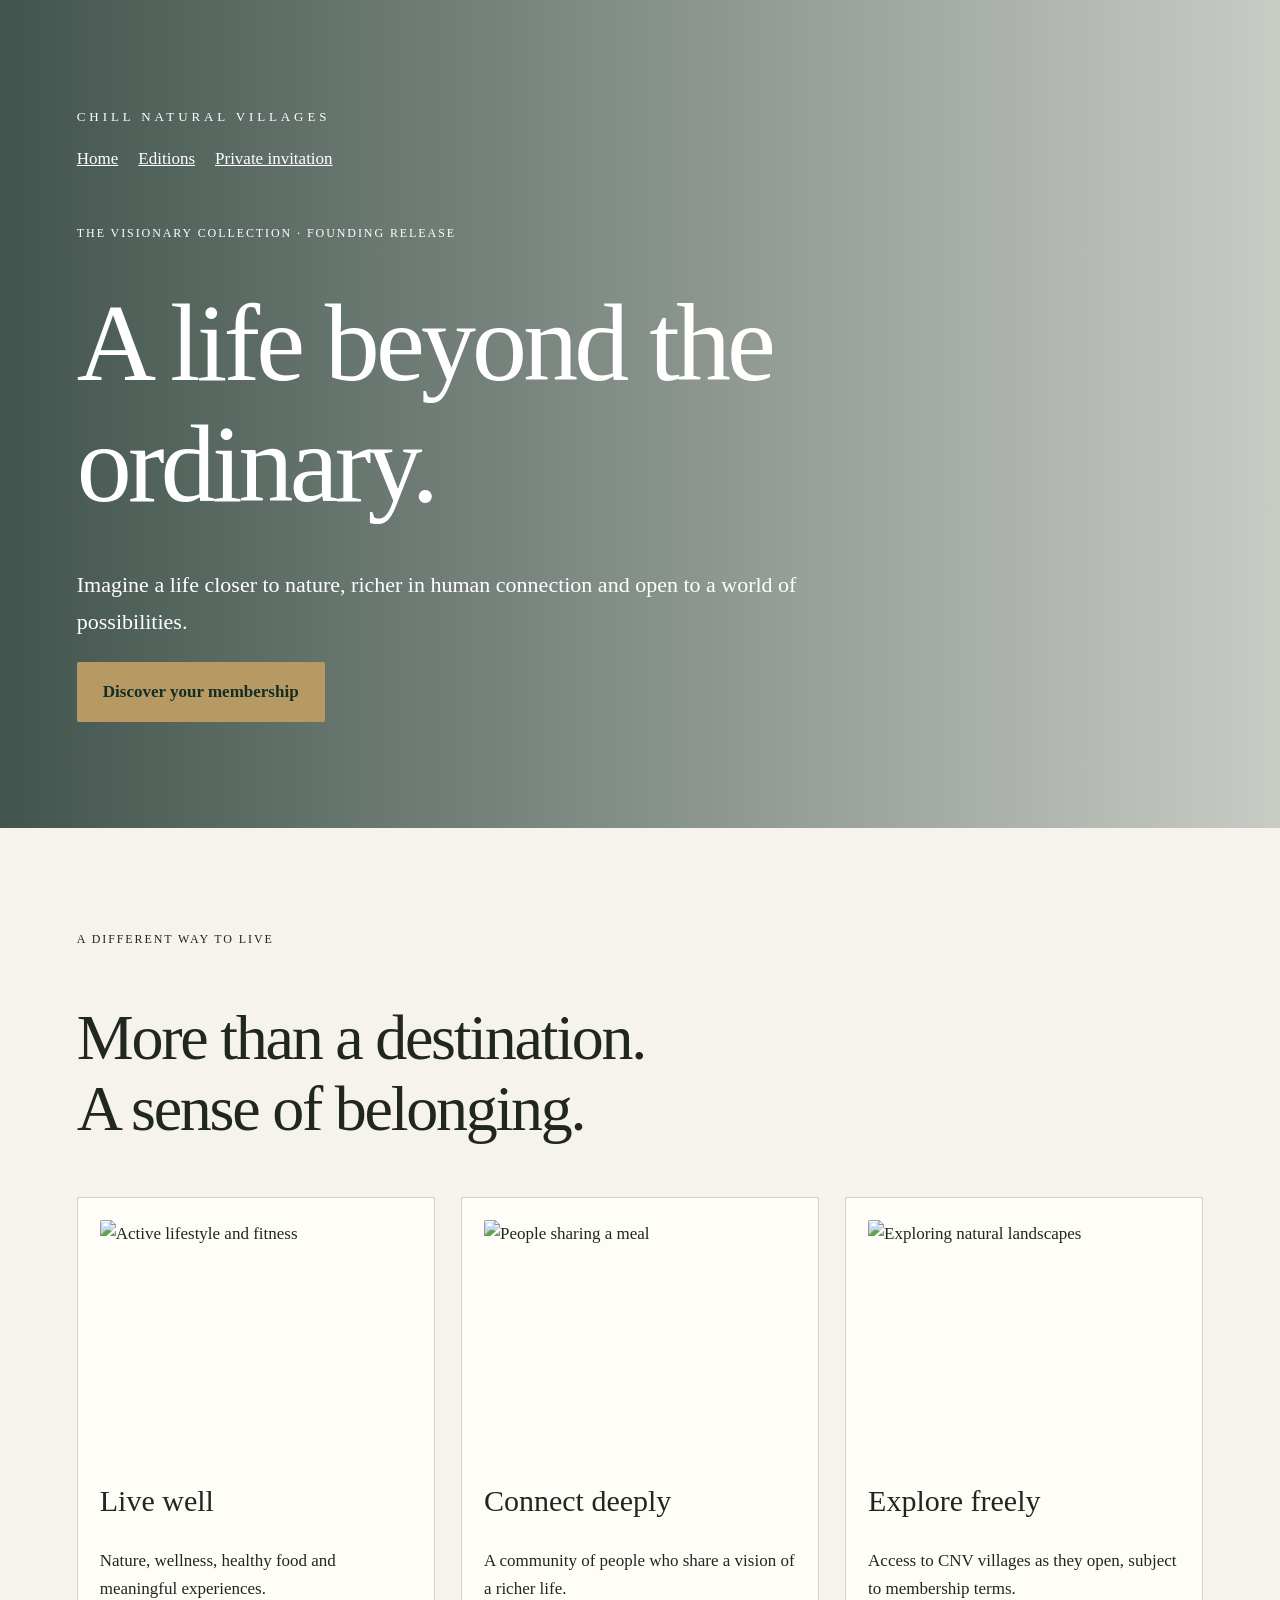
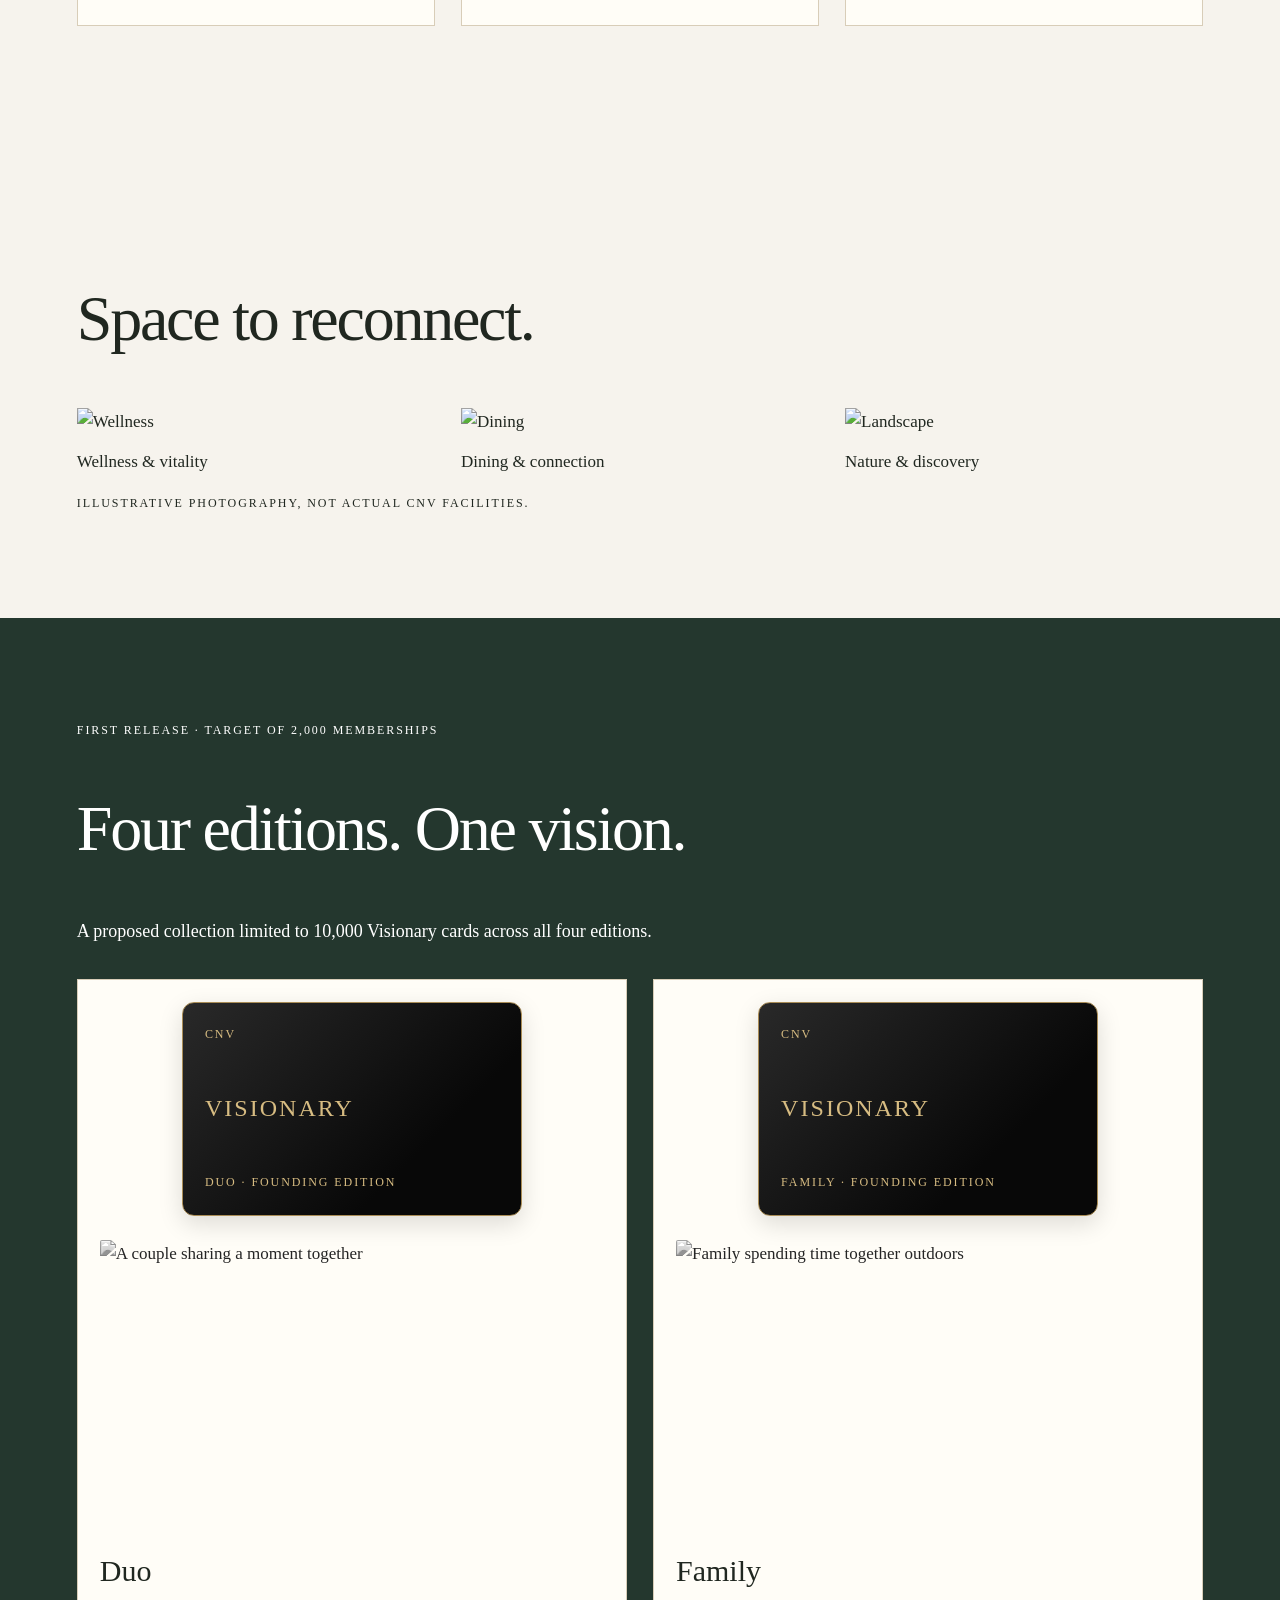
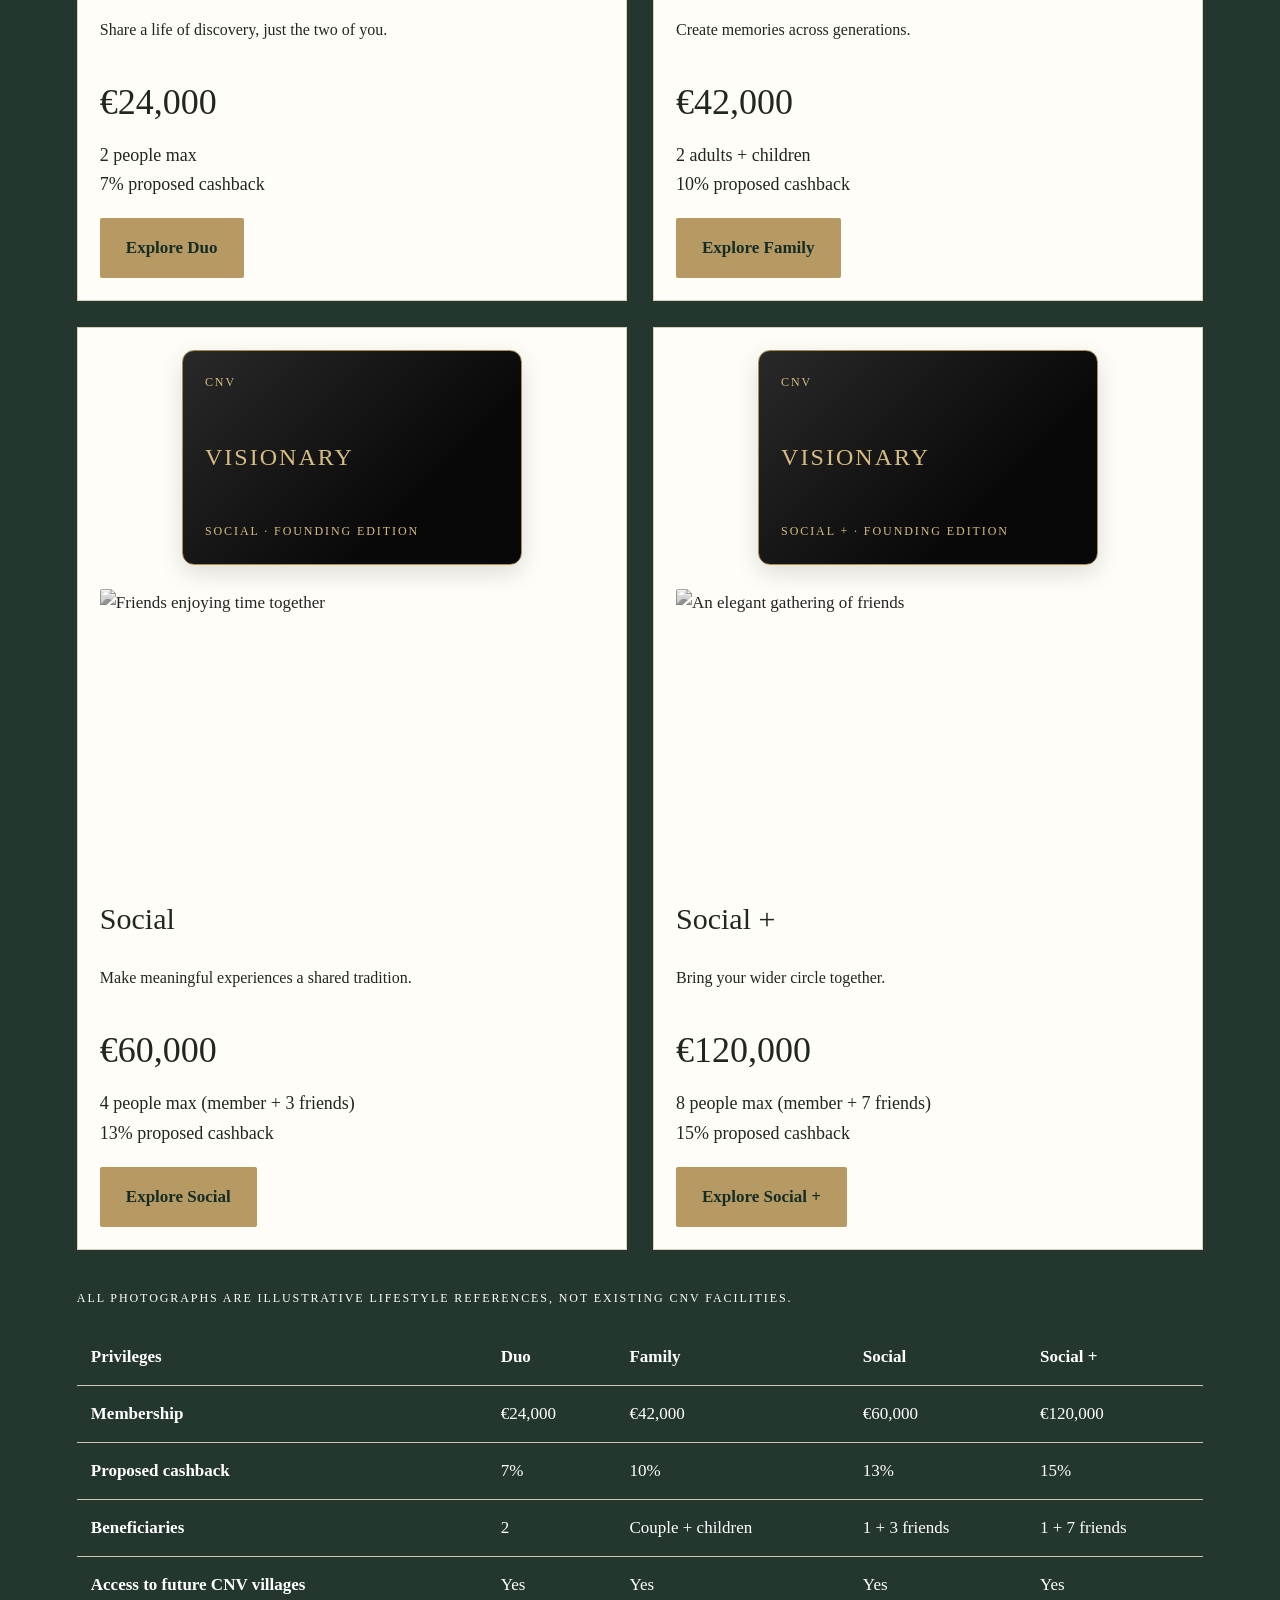
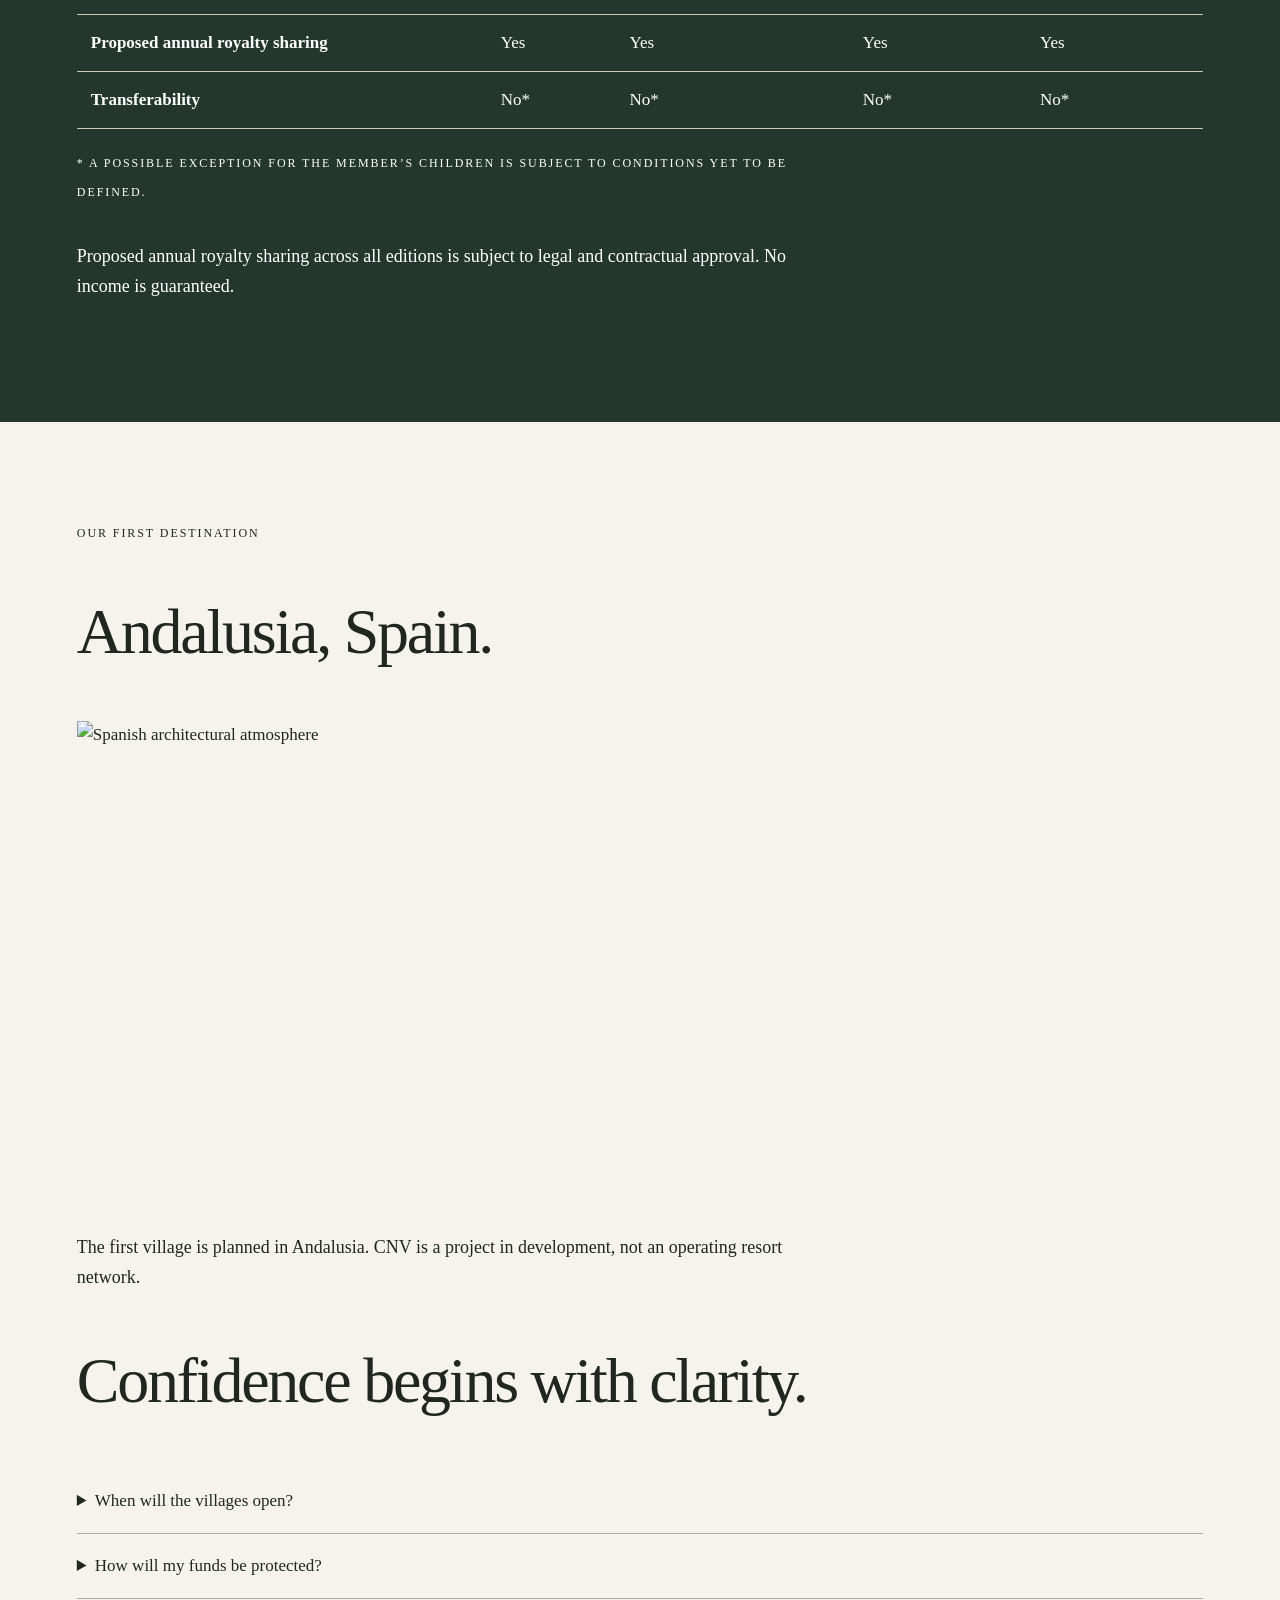
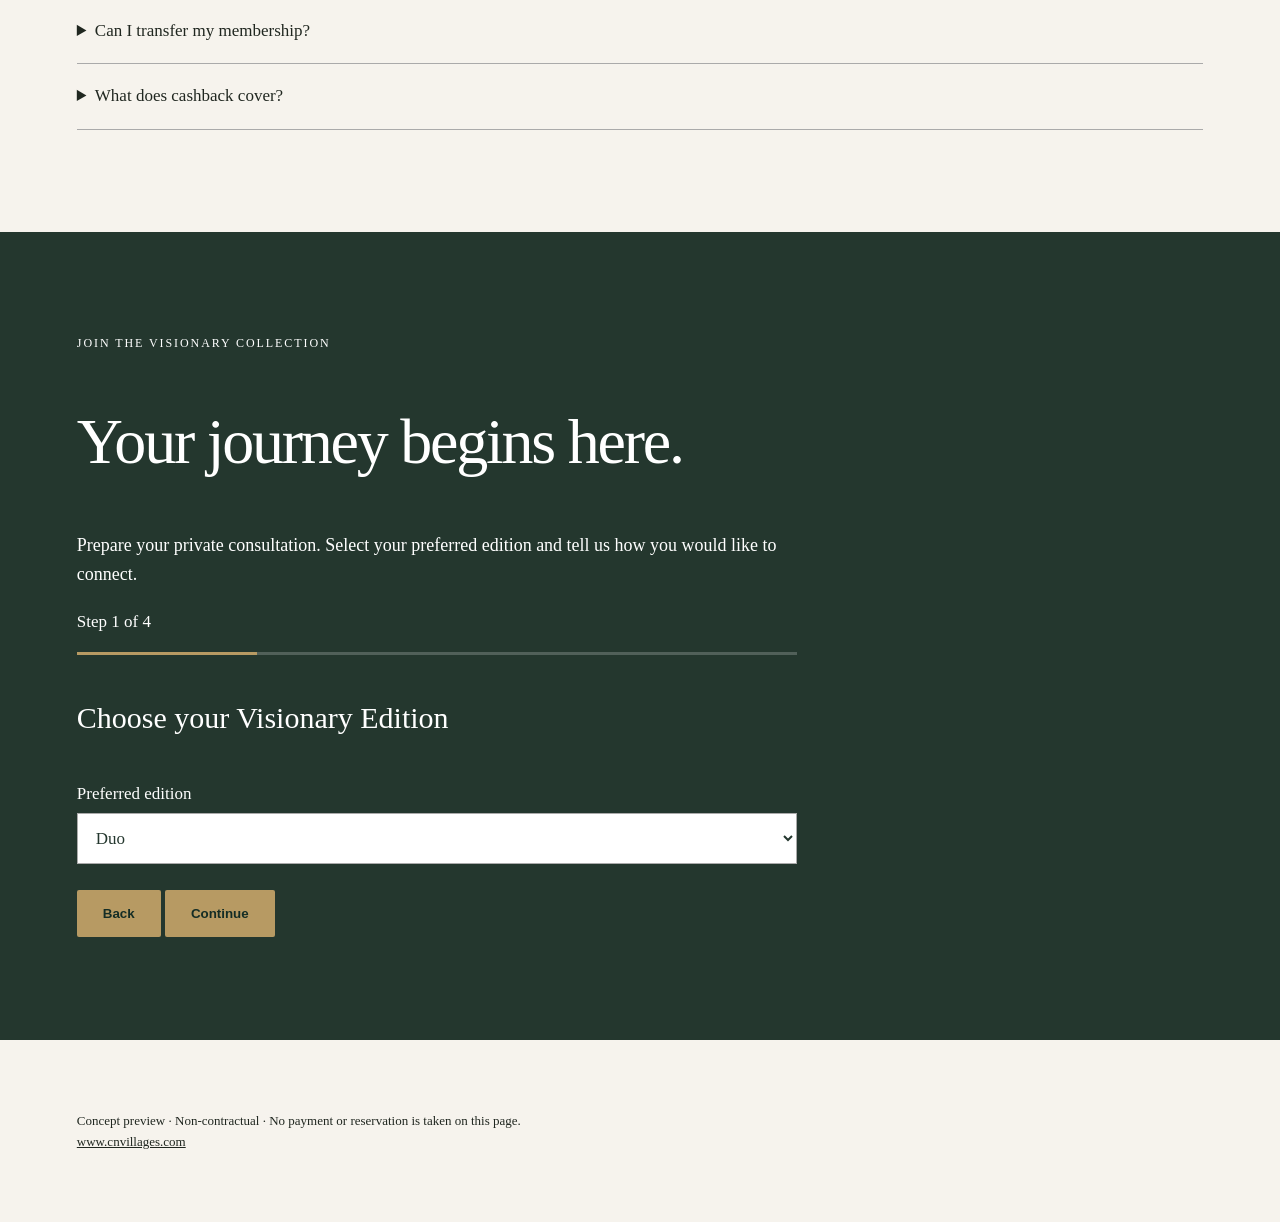
==== visionary/index.html @ 85d1f427 "Publish Visionary funnel at /CNV/visionary/ without modifying homepage" ====
<!doctype html><html lang="en"><meta charset="utf-8"><meta name="viewport" content="width=device-width,initial-scale=1"><title>CNV | The Visionary Collection</title><style>*{box-sizing:border-box}body{margin:0;background:#f8f5ee;color:#24372e;font:17px/1.65 Arial,sans-serif}header,section,footer{padding:70px max(6vw,24px)}header{min-height:85vh;display:flex;flex-direction:column;justify-content:center;background:radial-gradient(ellipse at 80% 20%,#526b52,#142d25 75%);color:#fff}nav{letter-spacing:.3em;font-size:13px}h1,h2,h3{font-family:Georgia,serif;font-weight:400;line-height:1.1}h1{font-size:clamp(52px,9vw,110px);max-width:900px;margin:40px 0 20px}h2{font-size:clamp(35px,5vw,65px)}h3{font-size:30px}p{max-width:720px}small,.eyebrow{letter-spacing:.16em;text-transform:uppercase;font-size:12px}a.button,button{display:inline-block;background:#b79a63;color:#142d25;padding:16px 26px;text-decoration:none;border:0;cursor:pointer;font-weight:bold;width:fit-content}header p{font-size:22px}.grid{display:grid;grid-template-columns:repeat(auto-fit,minmax(220px,1fr));gap:18px}.tile{border:1px solid #cfc7b6;padding:28px}.price{font:36px Georgia}.dark{background:#24372e;color:#fff}details{border-bottom:1px solid #aaa;padding:18px 0}summary{cursor:pointer}select{padding:12px;width:100%;max-width:420px;background:white;border:1px solid #aaa;font-size:16px}footer{font-size:13px}a{color:inherit}.membership-card{aspect-ratio:1.586;background:linear-gradient(135deg,#292929,#080808 70%);color:#d7bc82;border:1px solid #a98c55;border-radius:12px;padding:18px;display:flex;flex-direction:column;justify-content:space-between;margin-bottom:24px;box-shadow:0 8px 20px #0004;letter-spacing:.12em}.membership-card b{font:24px Georgia}.join-form{max-width:720px;display:grid;gap:16px}.join-form input,.join-form select{width:100%;max-width:none;padding:14px;font:inherit;border:1px solid #aaa;background:#fff;color:#24372e}.join-form label{display:grid;gap:5px}.join-form .grid{gap:12px}.join-form button{margin-top:10px}html{scroll-behavior:smooth}header{background:linear-gradient(90deg,#142d25cc,#142d2533),url('https://images.unsplash.com/photo-1600607687939-ce8a6c25118c?w=1800&q=85') center/cover}body{font-family:Georgia,serif;background:#faf8f3}.editorial img{width:100%;aspect-ratio:4/3;object-fit:cover}.editorial figure{margin:0}.editorial figcaption{padding:12px 0}</style><style>body{background:#f6f3ed;color:#202720}header{min-height:92vh}section{padding-block:clamp(48px,8vw,110px)}h1,h2{letter-spacing:-.035em}p{font-size:18px}.grid{gap:26px}.tile{background:#fffdf7;border:1px solid #d8cdb8;padding:22px}.membership-card{border-radius:12px;aspect-ratio:1.586;box-shadow:0 8px 24px #0002;padding:clamp(12px,2vw,22px)}.membership-card b{font-size:clamp(16px,2vw,24px)}.button,button{border-radius:2px}.join-step[hidden]{display:none}.join-step{display:grid;gap:16px}.progress{height:3px;background:#ffffff34}.progress span{display:block;background:#b79a63;height:100%;transition:width .2s}.compare{overflow:auto}.compare table{width:100%;border-collapse:collapse;min-width:610px}.compare th,.compare td{text-align:left;padding:14px;border-bottom:1px solid #cfc7b6}.navlinks{display:flex;gap:20px;flex-wrap:wrap;margin-top:18px}button:focus-visible,a:focus-visible{outline:3px solid #b79a63;outline-offset:4px}@media(max-width:600px){header,section,footer{padding-inline:22px}.grid{grid-template-columns:1fr}header h1{font-size:52px}}textarea{font:inherit;padding:12px;width:100%}</style><style>.life-photo{display:block;width:100%;aspect-ratio:4/3;object-fit:cover;margin-bottom:20px}.tile{color:#202720;overflow:hidden}.tile .life-photo{border-radius:2px}.edition-story{font-size:16px;min-height:3em}#collection>.grid{grid-template-columns:repeat(2,minmax(0,1fr));max-width:1200px;margin:32px auto}#collection .membership-card{max-width:340px;margin:0 auto 24px}#collection .life-photo{aspect-ratio:16/9}section>.life-photo{max-height:540px;aspect-ratio:16/7}.editorial img{aspect-ratio:4/3}@media(max-width:650px){#collection>.grid{grid-template-columns:1fr}.edition-story{min-height:0}}</style><style>#collection .life-photo{filter:grayscale(1)}</style><header><nav>CHILL NATURAL VILLAGES</nav><div class='navlinks'><a href='../index.html'>Home</a><a href='#editions'>Editions</a><a href='#consultation'>Private invitation</a></div><div class="eyebrow" style="margin-top:50px">The Visionary Collection · Founding release</div><h1>A life beyond the ordinary.</h1><p>Imagine a life closer to nature, richer in human connection and open to a world of possibilities.</p><a class="button" href="#collection">Discover your membership</a></header><section><div class="eyebrow">A different way to live</div><h2>More than a destination.<br>A sense of belonging.</h2><div class="grid"><article class="tile"><img class="life-photo" src="https://images.unsplash.com/photo-1517836357463-d25dfeac3438?auto=format&amp;fit=crop&amp;w=1200&amp;q=85" alt="Active lifestyle and fitness" loading="lazy" decoding="async"><h3>Live well</h3>Nature, wellness, healthy food and meaningful experiences.</article><article class="tile"><img class="life-photo" src="https://images.unsplash.com/photo-1528605248644-14dd04022da1?auto=format&amp;fit=crop&amp;w=1200&amp;q=85" alt="People sharing a meal" loading="lazy" decoding="async"><h3>Connect deeply</h3>A community of people who share a vision of a richer life.</article><article class="tile"><img class="life-photo" src="https://images.unsplash.com/photo-1500530855697-b586d89ba3ee?auto=format&amp;fit=crop&amp;w=1200&amp;q=85" alt="Exploring natural landscapes" loading="lazy" decoding="async"><h3>Explore freely</h3>Access to CNV villages as they open, subject to membership terms.</article></div></section><section><h2>Space to reconnect.</h2><div class="grid editorial"><figure><img src="https://images.unsplash.com/photo-1544367567-0f2fcb009e0b?w=900&q=85" alt="Wellness"><figcaption>Wellness &amp; vitality</figcaption></figure><figure><img src="https://images.unsplash.com/photo-1512621776951-a57141f2eefd?w=900&q=85" alt="Dining"><figcaption>Dining &amp; connection</figcaption></figure><figure><img src="https://images.unsplash.com/photo-1472396961693-142e6e269027?w=900&q=85" alt="Landscape"><figcaption>Nature &amp; discovery</figcaption></figure></div><small>Illustrative photography, not actual CNV facilities.</small></section><section id="collection" class="dark"><div class="eyebrow">First release · Target of 2,000 memberships</div><h2 id="editions">Four editions. One vision.</h2><p>A proposed collection limited to 10,000 Visionary cards across all four editions.</p><div class="grid"><article class="tile"><div class="membership-card"><small>CNV</small><b>VISIONARY</b><small>Duo · Founding edition</small></div><img class="life-photo" src="https://images.unsplash.com/photo-1522673607200-164d1b6ce486?auto=format&amp;fit=crop&amp;w=1200&amp;q=85" alt="A couple sharing a moment together" loading="lazy" decoding="async"><h3>Duo</h3><p class="edition-story">Share a life of discovery, just the two of you.</p><div class="price">€24,000</div><p>2 people max<br>7% proposed cashback</p><a class="button" href="#consultation" onclick="chooseEdition('Duo')">Explore Duo</a></article><article class="tile"><div class="membership-card"><small>CNV</small><b>VISIONARY</b><small>Family · Founding edition</small></div><img class="life-photo" src="https://images.unsplash.com/photo-1511895426328-dc8714191300?auto=format&amp;fit=crop&amp;w=1200&amp;q=85" alt="Family spending time together outdoors" loading="lazy" decoding="async"><h3>Family</h3><p class="edition-story">Create memories across generations.</p><div class="price">€42,000</div><p>2 adults + children<br>10% proposed cashback</p><a class="button" href="#consultation" onclick="chooseEdition('Family')">Explore Family</a></article><article class="tile"><div class="membership-card"><small>CNV</small><b>VISIONARY</b><small>Social · Founding edition</small></div><img class="life-photo" src="https://images.unsplash.com/photo-1529156069898-49953e39b3ac?auto=format&amp;fit=crop&amp;w=1200&amp;q=85" alt="Friends enjoying time together" loading="lazy" decoding="async"><h3>Social</h3><p class="edition-story">Make meaningful experiences a shared tradition.</p><div class="price">€60,000</div><p>4 people max (member + 3 friends)<br>13% proposed cashback</p><a class="button" href="#consultation" onclick="chooseEdition('Social')">Explore Social</a></article><article class="tile"><div class="membership-card"><small>CNV</small><b>VISIONARY</b><small>Social + · Founding edition</small></div><img class="life-photo" src="https://images.unsplash.com/photo-1511795409834-ef04bbd61622?auto=format&amp;fit=crop&amp;w=1200&amp;q=85" alt="An elegant gathering of friends" loading="lazy" decoding="async"><h3>Social +</h3><p class="edition-story">Bring your wider circle together.</p><div class="price">€120,000</div><p>8 people max (member + 7 friends)<br>15% proposed cashback</p><a class="button" href="#consultation" onclick="chooseEdition('Social +')">Explore Social +</a></article></div><p><small>All photographs are illustrative lifestyle references, not existing CNV facilities.</small></p><div class="compare"><table><thead><tr><th>Privileges</th><th>Duo</th><th>Family</th><th>Social</th><th>Social +</th></tr></thead><tbody><tr><th>Membership</th><td>€24,000</td><td>€42,000</td><td>€60,000</td><td>€120,000</td></tr><tr><th>Proposed cashback</th><td>7%</td><td>10%</td><td>13%</td><td>15%</td></tr><tr><th>Beneficiaries</th><td>2</td><td>Couple + children</td><td>1 + 3 friends</td><td>1 + 7 friends</td></tr><tr><th>Access to future CNV villages</th><td>Yes</td><td>Yes</td><td>Yes</td><td>Yes</td></tr><tr><th>Proposed annual royalty sharing</th><td>Yes</td><td>Yes</td><td>Yes</td><td>Yes</td></tr><tr><th>Transferability</th><td>No*</td><td>No*</td><td>No*</td><td>No*</td></tr></tbody></table><p><small>* A possible exception for the member’s children is subject to conditions yet to be defined.</small></p></div><p>Proposed annual royalty sharing across all editions is subject to legal and contractual approval. No income is guaranteed.</p></section><section><div class="eyebrow">Our first destination</div><h2>Andalusia, Spain.</h2><img class="life-photo" src="https://images.unsplash.com/photo-1539037116277-4db20889f2d4?auto=format&amp;fit=crop&amp;w=1200&amp;q=85" alt="Spanish architectural atmosphere" loading="lazy" decoding="async"><p>The first village is planned in Andalusia. CNV is a project in development, not an operating resort network.</p><h2>Confidence begins with clarity.</h2><details><summary>When will the villages open?</summary>Opening dates are not yet confirmed.</details><details><summary>How will my funds be protected?</summary>Independent escrow and refund arrangements are proposed but not yet confirmed.</details><details><summary>Can I transfer my membership?</summary>Visionary memberships are personal and non-transferable. Resale and transfer to third parties are not permitted. A possible exception for the member’s children may be considered, subject to conditions yet to be defined in the final membership agreement. No such exception is guaranteed.</details><details><summary>What does cashback cover?</summary>Eligible expenditure and payment terms remain to be defined contractually.</details></section><section id="consultation" class="dark"><div class="eyebrow">Join the Visionary Collection</div><h2>Your journey begins here.</h2><p>Prepare your private consultation. Select your preferred edition and tell us how you would like to connect.</p><form class="join-form" id="join"><div id="stepLabel" aria-live="polite">Step 1 of 4</div><div class="progress"><span id="progress" style="width:25%"></span></div><div class="join-step"><h3>Choose your Visionary Edition</h3><label>Preferred edition<select id="edition" name="edition"><option>Duo</option><option>Family</option><option>Social</option><option>Social +</option><option>Not sure yet</option></select></label></div><div class="join-step" hidden><h3>Tell us about yourself</h3><label>What draws you to CNV?<select name="motivation"><option>Wellbeing and lifestyle</option><option>Community and connections</option><option>Property ownership</option><option>Business opportunities</option><option>Other</option></select></label><label>Your expectations<textarea name="expectations" rows="4"></textarea></label></div><div class="join-step" hidden><h3>Your personal details</h3><label>First name<input name="first" required autocomplete="given-name"></label><label>Last name<input name="last" required autocomplete="family-name"></label><label>Country<input name="country" required autocomplete="country-name"></label><label>Email<input name="email" type="email" required></label><label>WhatsApp / phone<input name="phone" type="tel"></label></div><div class="join-step" hidden><h3>Your private invitation</h3><label>Preferred consultation date<input name="date" type="date"></label><label>Preferred time<input name="time" type="time"></label><p>Preview only. No personal information is transmitted and no appointment is booked.</p></div><div><button id="back" type="button" hidden>Back</button> <button id="next" type="button">Continue</button></div></form><div id="review" hidden aria-live="polite"><h3>Your request preview</h3><p id="reviewText" style="white-space:pre-line"></p><p>No request has been submitted. No payment is taken.</p><button type="button" id="edit">Edit my details</button></div></section><script>const f=document.getElementById('join'),steps=[...f.querySelectorAll('.join-step')];let step=0;function show(n){step=n;steps.forEach((x,i)=>x.hidden=i!==n);document.getElementById('stepLabel').textContent='Step '+(n+1)+' of 4';document.getElementById('progress').style.width=(n+1)*25+'%';document.getElementById('back').hidden=n===0;document.getElementById('next').textContent=n===3?'Review my request':'Continue'}function chooseEdition(v){document.getElementById('edition').value=v;f.hidden=false;f.style.display='grid';document.getElementById('review').hidden=true;show(0)}document.getElementById('back').onclick=()=>show(step-1);document.getElementById('next').onclick=()=>{for(const x of steps[step].querySelectorAll('input,select,textarea'))if(!x.reportValidity())return;if(step<3){show(step+1);return}const d=new FormData(f);document.getElementById('reviewText').textContent=[...d].map(([k,v])=>k+': '+v).join('\n');f.hidden=true;f.style.display='none';document.getElementById('review').hidden=false};f.onsubmit=e=>{e.preventDefault();document.getElementById('next').click()};document.getElementById('edit').onclick=()=>{document.getElementById('review').hidden=true;f.hidden=false;f.style.display='grid';show(0)};</script><footer>Concept preview · Non-contractual · No payment or reservation is taken on this page.<br><a href="https://www.cnvillages.com/">www.cnvillages.com</a></footer></html>
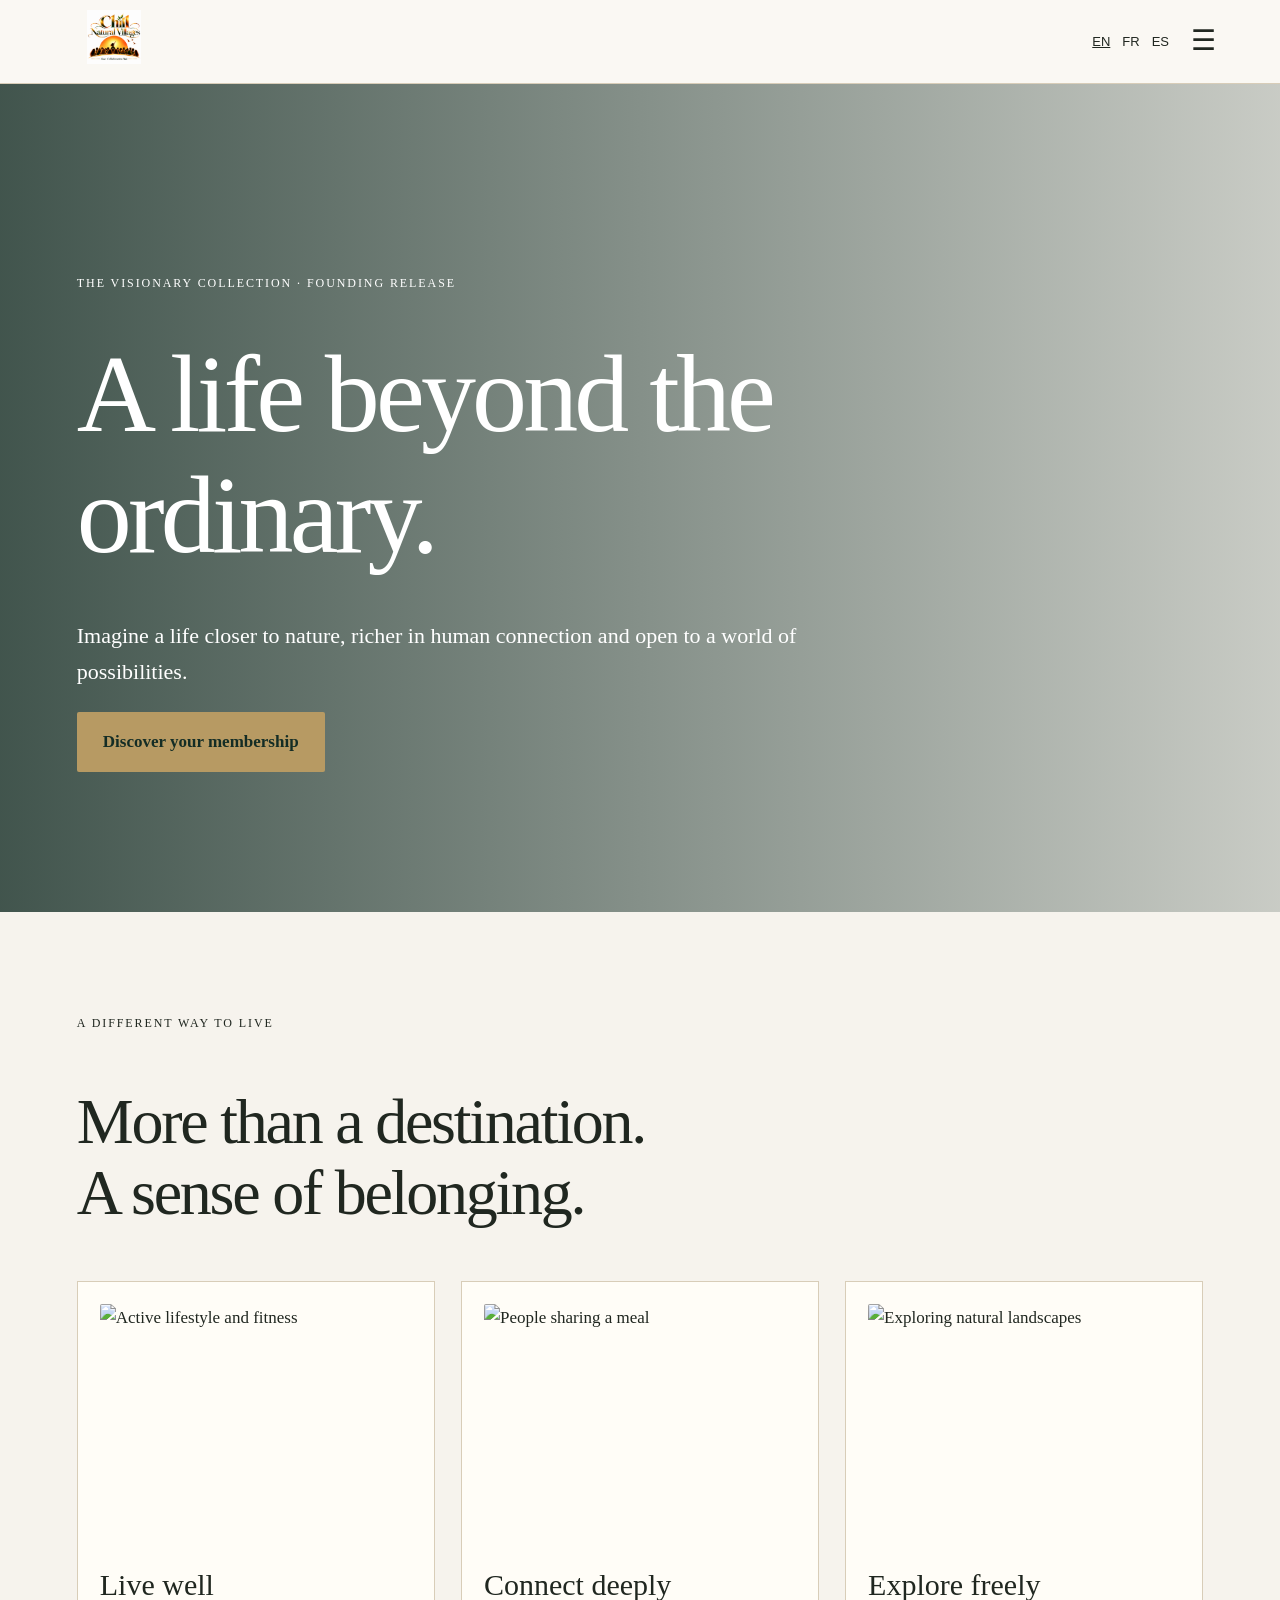
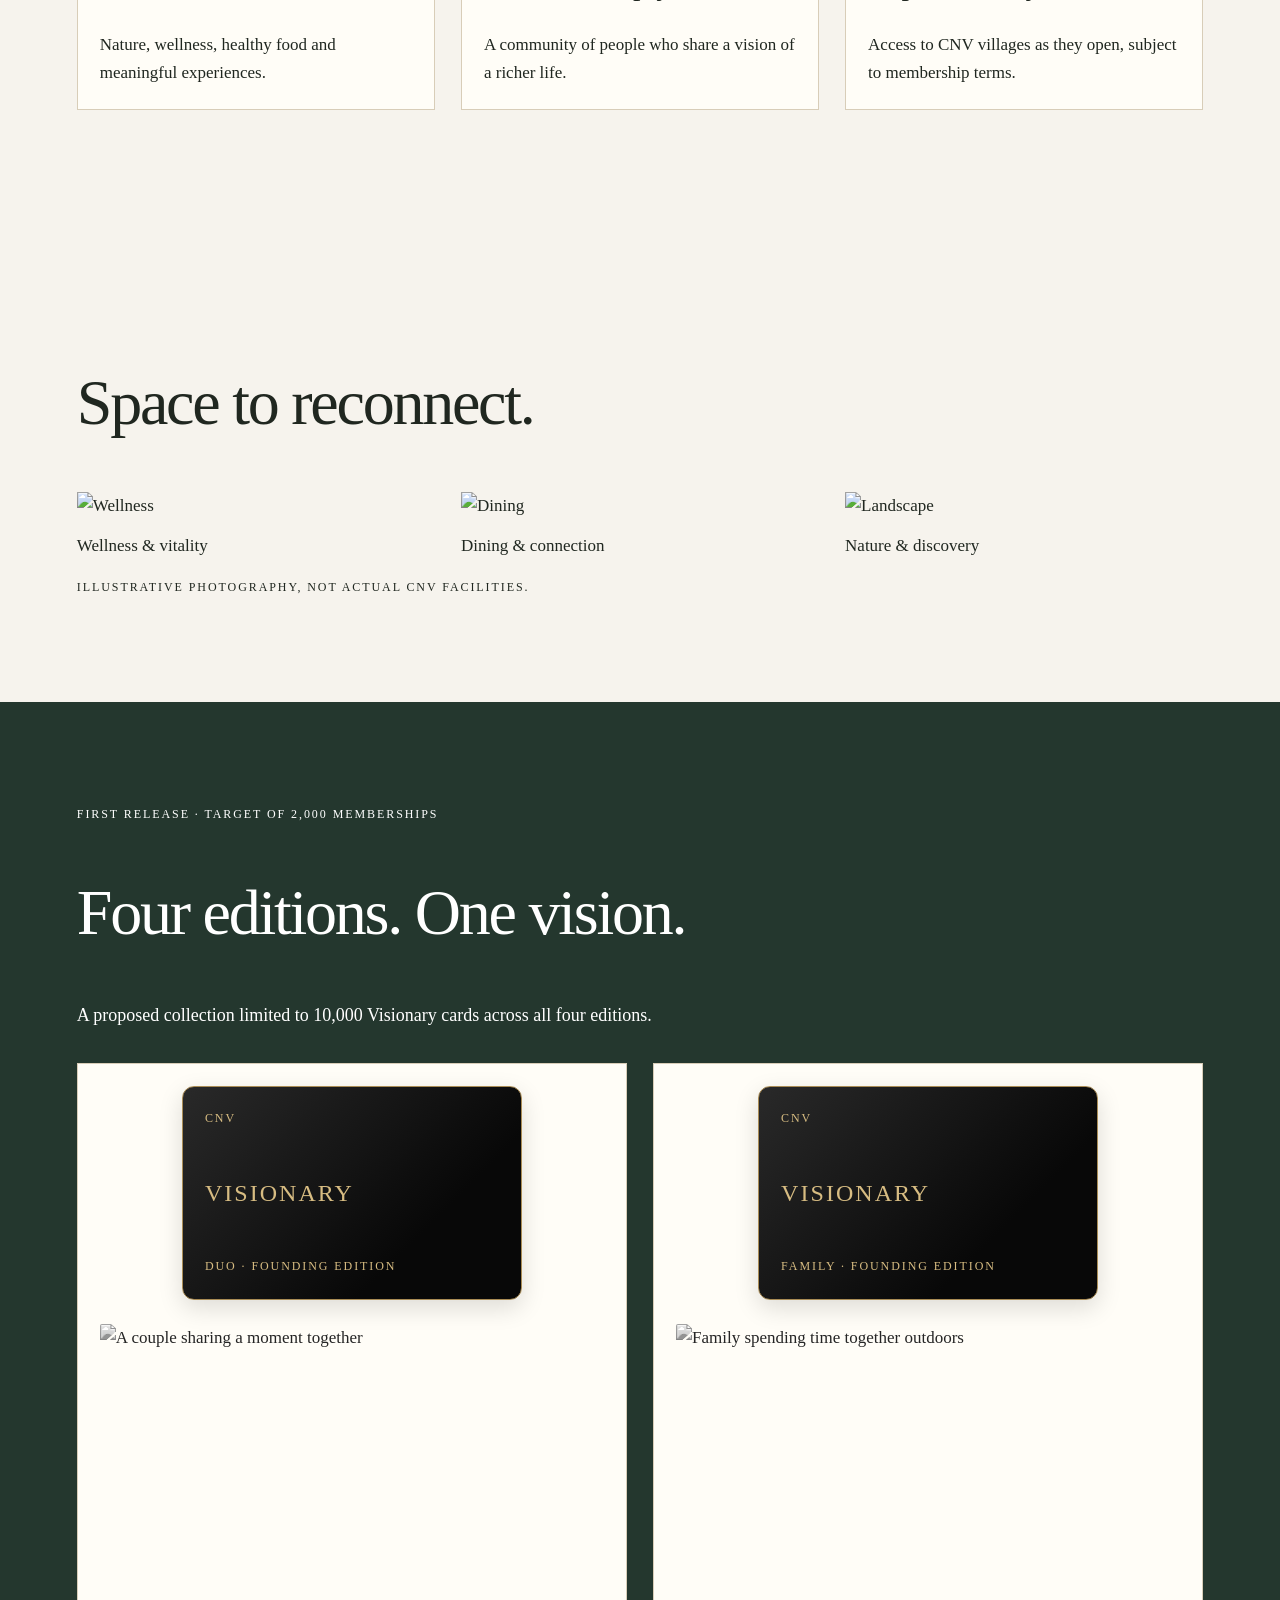
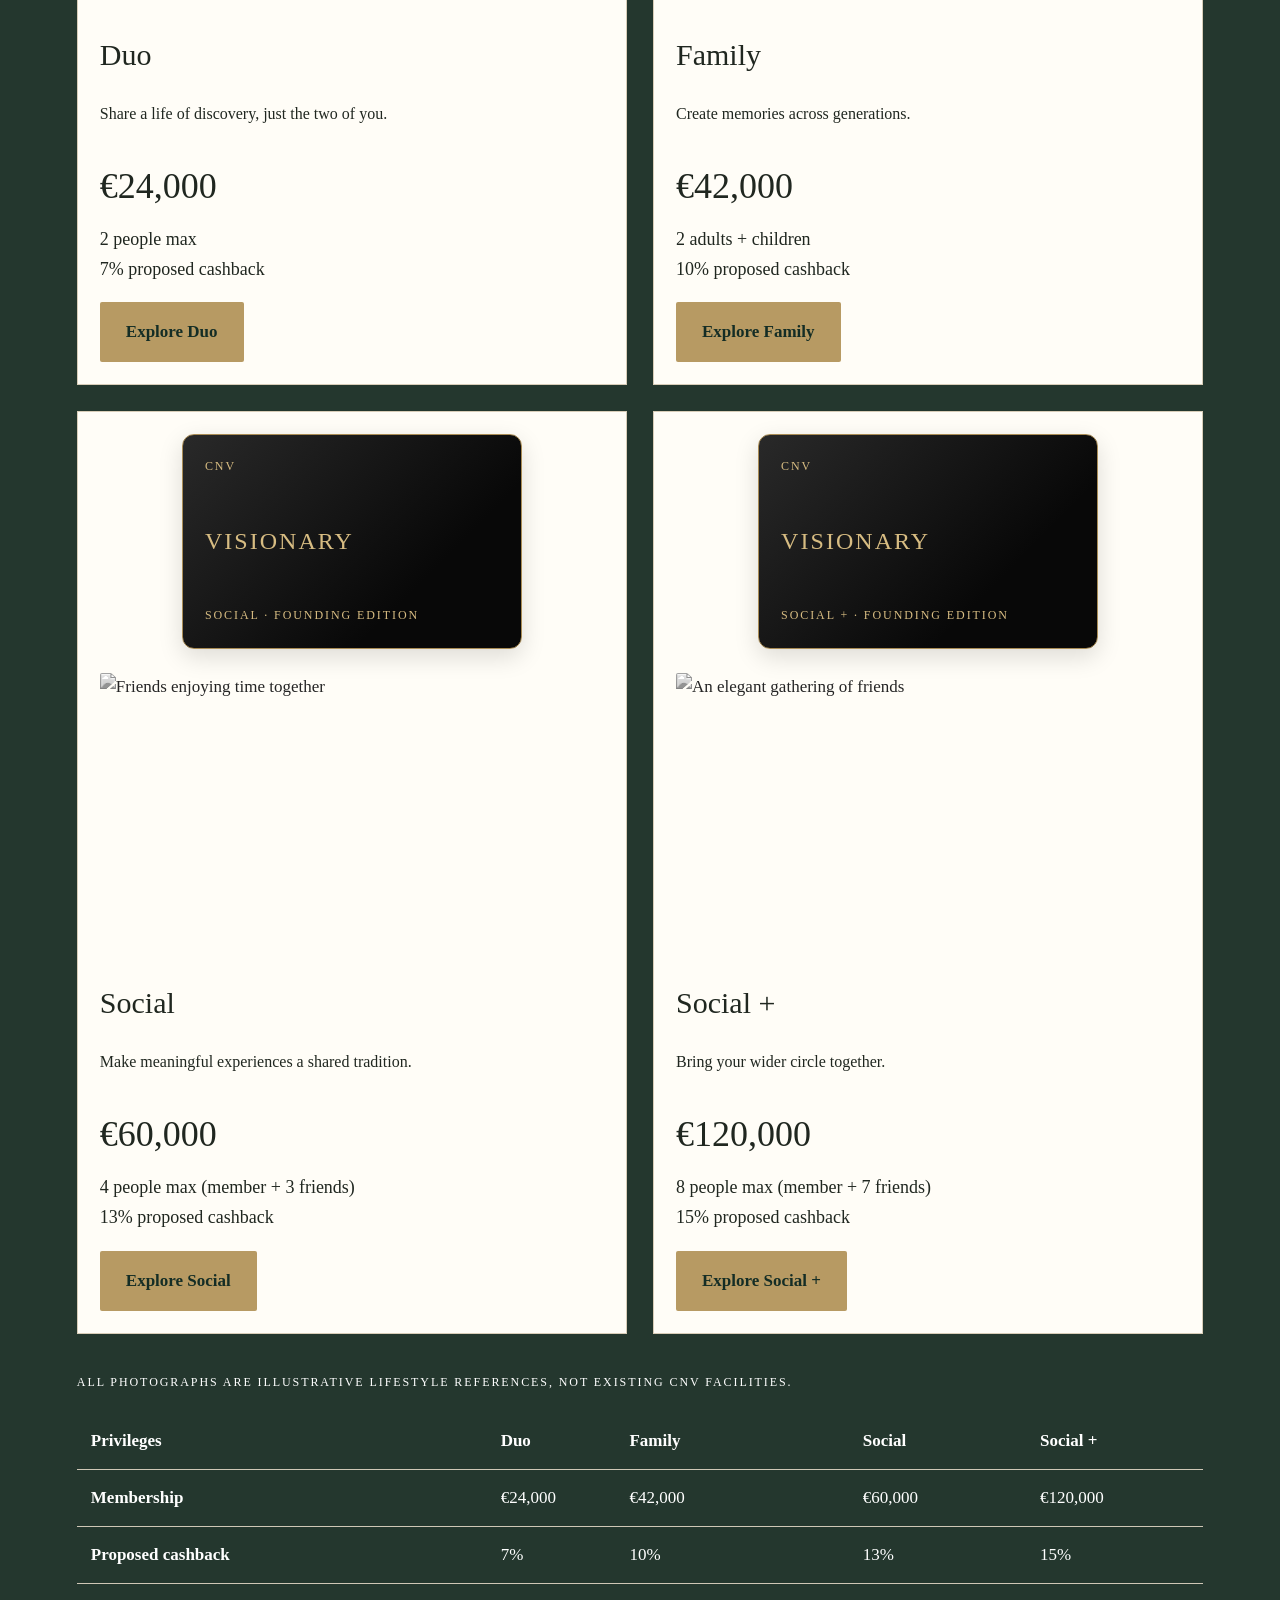
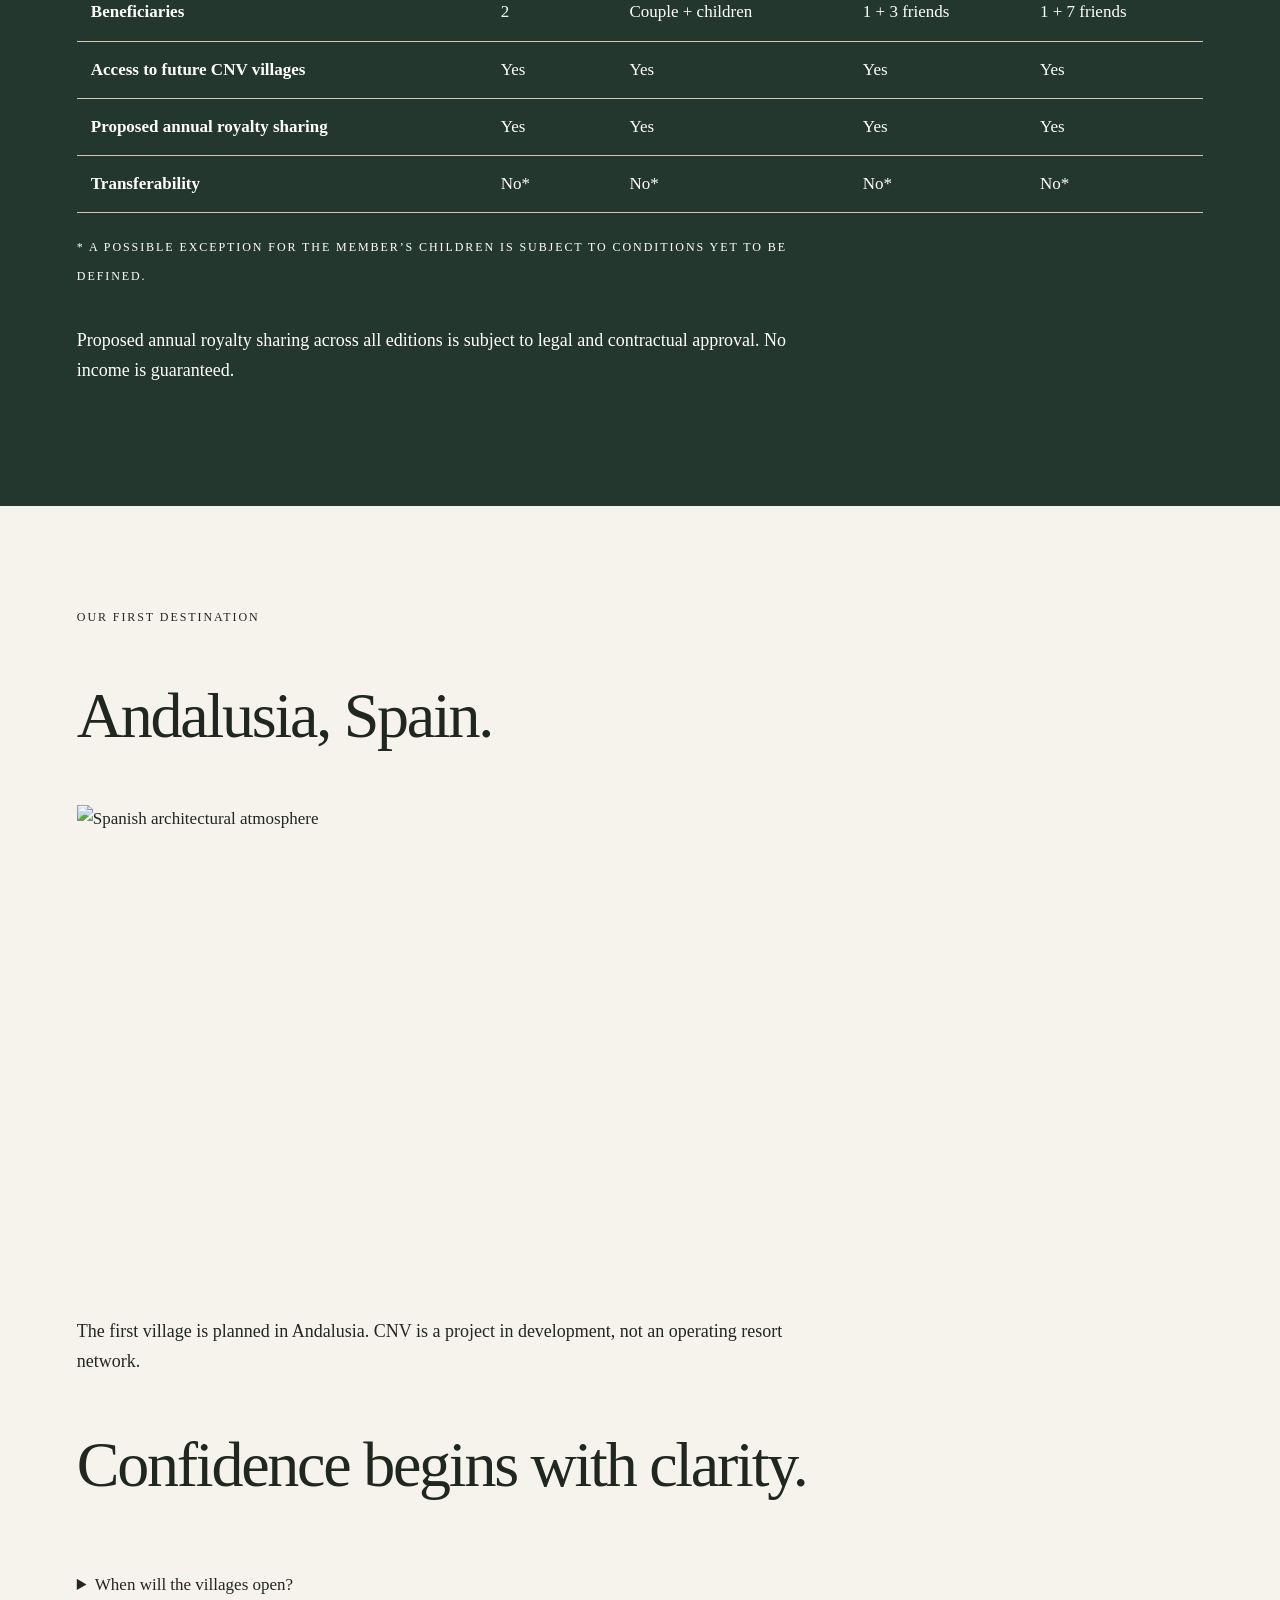
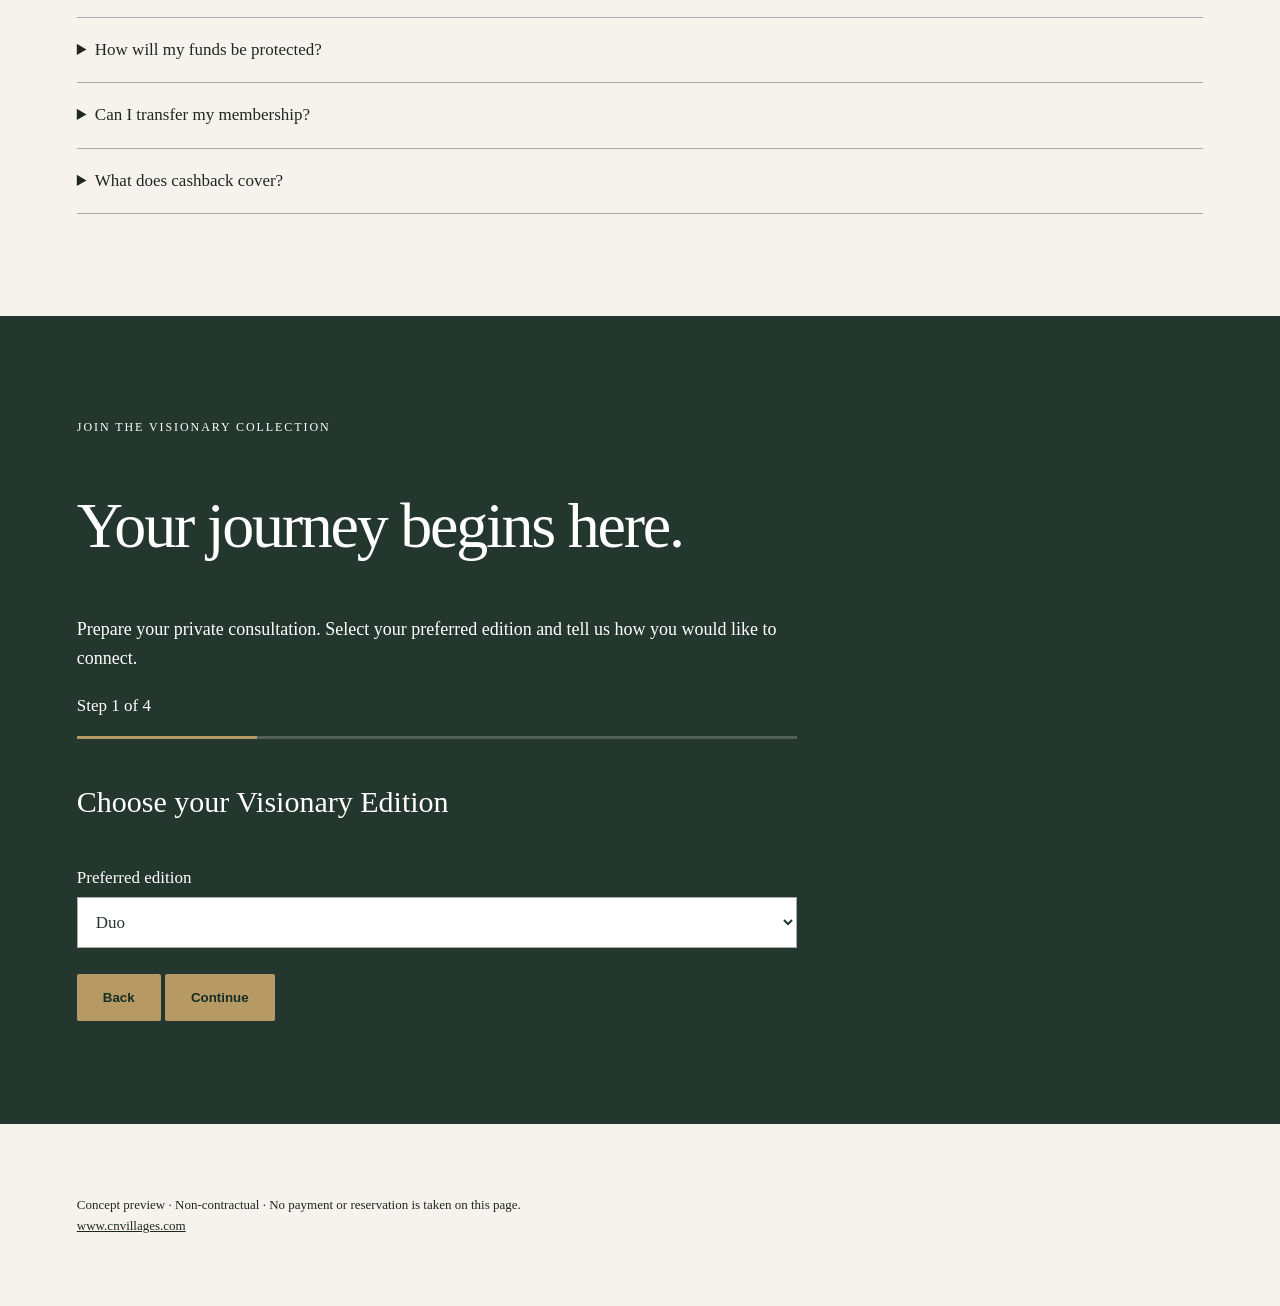
==== commit 262c831c: "Visionary: official logo, sticky hamburger navigation, section anchors and convivial hero" ====
--- a/visionary/index.html
+++ b/visionary/index.html
@@ -1 +1 @@
-<!doctype html><html lang="en"><meta charset="utf-8"><meta name="viewport" content="width=device-width,initial-scale=1"><title>CNV | The Visionary Collection</title><style>*{box-sizing:border-box}body{margin:0;background:#f8f5ee;color:#24372e;font:17px/1.65 Arial,sans-serif}header,section,footer{padding:70px max(6vw,24px)}header{min-height:85vh;display:flex;flex-direction:column;justify-content:center;background:radial-gradient(ellipse at 80% 20%,#526b52,#142d25 75%);color:#fff}nav{letter-spacing:.3em;font-size:13px}h1,h2,h3{font-family:Georgia,serif;font-weight:400;line-height:1.1}h1{font-size:clamp(52px,9vw,110px);max-width:900px;margin:40px 0 20px}h2{font-size:clamp(35px,5vw,65px)}h3{font-size:30px}p{max-width:720px}small,.eyebrow{letter-spacing:.16em;text-transform:uppercase;font-size:12px}a.button,button{display:inline-block;background:#b79a63;color:#142d25;padding:16px 26px;text-decoration:none;border:0;cursor:pointer;font-weight:bold;width:fit-content}header p{font-size:22px}.grid{display:grid;grid-template-columns:repeat(auto-fit,minmax(220px,1fr));gap:18px}.tile{border:1px solid #cfc7b6;padding:28px}.price{font:36px Georgia}.dark{background:#24372e;color:#fff}details{border-bottom:1px solid #aaa;padding:18px 0}summary{cursor:pointer}select{padding:12px;width:100%;max-width:420px;background:white;border:1px solid #aaa;font-size:16px}footer{font-size:13px}a{color:inherit}.membership-card{aspect-ratio:1.586;background:linear-gradient(135deg,#292929,#080808 70%);color:#d7bc82;border:1px solid #a98c55;border-radius:12px;padding:18px;display:flex;flex-direction:column;justify-content:space-between;margin-bottom:24px;box-shadow:0 8px 20px #0004;letter-spacing:.12em}.membership-card b{font:24px Georgia}.join-form{max-width:720px;display:grid;gap:16px}.join-form input,.join-form select{width:100%;max-width:none;padding:14px;font:inherit;border:1px solid #aaa;background:#fff;color:#24372e}.join-form label{display:grid;gap:5px}.join-form .grid{gap:12px}.join-form button{margin-top:10px}html{scroll-behavior:smooth}header{background:linear-gradient(90deg,#142d25cc,#142d2533),url('https://images.unsplash.com/photo-1600607687939-ce8a6c25118c?w=1800&q=85') center/cover}body{font-family:Georgia,serif;background:#faf8f3}.editorial img{width:100%;aspect-ratio:4/3;object-fit:cover}.editorial figure{margin:0}.editorial figcaption{padding:12px 0}</style><style>body{background:#f6f3ed;color:#202720}header{min-height:92vh}section{padding-block:clamp(48px,8vw,110px)}h1,h2{letter-spacing:-.035em}p{font-size:18px}.grid{gap:26px}.tile{background:#fffdf7;border:1px solid #d8cdb8;padding:22px}.membership-card{border-radius:12px;aspect-ratio:1.586;box-shadow:0 8px 24px #0002;padding:clamp(12px,2vw,22px)}.membership-card b{font-size:clamp(16px,2vw,24px)}.button,button{border-radius:2px}.join-step[hidden]{display:none}.join-step{display:grid;gap:16px}.progress{height:3px;background:#ffffff34}.progress span{display:block;background:#b79a63;height:100%;transition:width .2s}.compare{overflow:auto}.compare table{width:100%;border-collapse:collapse;min-width:610px}.compare th,.compare td{text-align:left;padding:14px;border-bottom:1px solid #cfc7b6}.navlinks{display:flex;gap:20px;flex-wrap:wrap;margin-top:18px}button:focus-visible,a:focus-visible{outline:3px solid #b79a63;outline-offset:4px}@media(max-width:600px){header,section,footer{padding-inline:22px}.grid{grid-template-columns:1fr}header h1{font-size:52px}}textarea{font:inherit;padding:12px;width:100%}</style><style>.life-photo{display:block;width:100%;aspect-ratio:4/3;object-fit:cover;margin-bottom:20px}.tile{color:#202720;overflow:hidden}.tile .life-photo{border-radius:2px}.edition-story{font-size:16px;min-height:3em}#collection>.grid{grid-template-columns:repeat(2,minmax(0,1fr));max-width:1200px;margin:32px auto}#collection .membership-card{max-width:340px;margin:0 auto 24px}#collection .life-photo{aspect-ratio:16/9}section>.life-photo{max-height:540px;aspect-ratio:16/7}.editorial img{aspect-ratio:4/3}@media(max-width:650px){#collection>.grid{grid-template-columns:1fr}.edition-story{min-height:0}}</style><style>#collection .life-photo{filter:grayscale(1)}</style><header><nav>CHILL NATURAL VILLAGES</nav><div class='navlinks'><a href='../index.html'>Home</a><a href='#editions'>Editions</a><a href='#consultation'>Private invitation</a></div><div class="eyebrow" style="margin-top:50px">The Visionary Collection · Founding release</div><h1>A life beyond the ordinary.</h1><p>Imagine a life closer to nature, richer in human connection and open to a world of possibilities.</p><a class="button" href="#collection">Discover your membership</a></header><section><div class="eyebrow">A different way to live</div><h2>More than a destination.<br>A sense of belonging.</h2><div class="grid"><article class="tile"><img class="life-photo" src="https://images.unsplash.com/photo-1517836357463-d25dfeac3438?auto=format&amp;fit=crop&amp;w=1200&amp;q=85" alt="Active lifestyle and fitness" loading="lazy" decoding="async"><h3>Live well</h3>Nature, wellness, healthy food and meaningful experiences.</article><article class="tile"><img class="life-photo" src="https://images.unsplash.com/photo-1528605248644-14dd04022da1?auto=format&amp;fit=crop&amp;w=1200&amp;q=85" alt="People sharing a meal" loading="lazy" decoding="async"><h3>Connect deeply</h3>A community of people who share a vision of a richer life.</article><article class="tile"><img class="life-photo" src="https://images.unsplash.com/photo-1500530855697-b586d89ba3ee?auto=format&amp;fit=crop&amp;w=1200&amp;q=85" alt="Exploring natural landscapes" loading="lazy" decoding="async"><h3>Explore freely</h3>Access to CNV villages as they open, subject to membership terms.</article></div></section><section><h2>Space to reconnect.</h2><div class="grid editorial"><figure><img src="https://images.unsplash.com/photo-1544367567-0f2fcb009e0b?w=900&q=85" alt="Wellness"><figcaption>Wellness &amp; vitality</figcaption></figure><figure><img src="https://images.unsplash.com/photo-1512621776951-a57141f2eefd?w=900&q=85" alt="Dining"><figcaption>Dining &amp; connection</figcaption></figure><figure><img src="https://images.unsplash.com/photo-1472396961693-142e6e269027?w=900&q=85" alt="Landscape"><figcaption>Nature &amp; discovery</figcaption></figure></div><small>Illustrative photography, not actual CNV facilities.</small></section><section id="collection" class="dark"><div class="eyebrow">First release · Target of 2,000 memberships</div><h2 id="editions">Four editions. One vision.</h2><p>A proposed collection limited to 10,000 Visionary cards across all four editions.</p><div class="grid"><article class="tile"><div class="membership-card"><small>CNV</small><b>VISIONARY</b><small>Duo · Founding edition</small></div><img class="life-photo" src="https://images.unsplash.com/photo-1522673607200-164d1b6ce486?auto=format&amp;fit=crop&amp;w=1200&amp;q=85" alt="A couple sharing a moment together" loading="lazy" decoding="async"><h3>Duo</h3><p class="edition-story">Share a life of discovery, just the two of you.</p><div class="price">€24,000</div><p>2 people max<br>7% proposed cashback</p><a class="button" href="#consultation" onclick="chooseEdition('Duo')">Explore Duo</a></article><article class="tile"><div class="membership-card"><small>CNV</small><b>VISIONARY</b><small>Family · Founding edition</small></div><img class="life-photo" src="https://images.unsplash.com/photo-1511895426328-dc8714191300?auto=format&amp;fit=crop&amp;w=1200&amp;q=85" alt="Family spending time together outdoors" loading="lazy" decoding="async"><h3>Family</h3><p class="edition-story">Create memories across generations.</p><div class="price">€42,000</div><p>2 adults + children<br>10% proposed cashback</p><a class="button" href="#consultation" onclick="chooseEdition('Family')">Explore Family</a></article><article class="tile"><div class="membership-card"><small>CNV</small><b>VISIONARY</b><small>Social · Founding edition</small></div><img class="life-photo" src="https://images.unsplash.com/photo-1529156069898-49953e39b3ac?auto=format&amp;fit=crop&amp;w=1200&amp;q=85" alt="Friends enjoying time together" loading="lazy" decoding="async"><h3>Social</h3><p class="edition-story">Make meaningful experiences a shared tradition.</p><div class="price">€60,000</div><p>4 people max (member + 3 friends)<br>13% proposed cashback</p><a class="button" href="#consultation" onclick="chooseEdition('Social')">Explore Social</a></article><article class="tile"><div class="membership-card"><small>CNV</small><b>VISIONARY</b><small>Social + · Founding edition</small></div><img class="life-photo" src="https://images.unsplash.com/photo-1511795409834-ef04bbd61622?auto=format&amp;fit=crop&amp;w=1200&amp;q=85" alt="An elegant gathering of friends" loading="lazy" decoding="async"><h3>Social +</h3><p class="edition-story">Bring your wider circle together.</p><div class="price">€120,000</div><p>8 people max (member + 7 friends)<br>15% proposed cashback</p><a class="button" href="#consultation" onclick="chooseEdition('Social +')">Explore Social +</a></article></div><p><small>All photographs are illustrative lifestyle references, not existing CNV facilities.</small></p><div class="compare"><table><thead><tr><th>Privileges</th><th>Duo</th><th>Family</th><th>Social</th><th>Social +</th></tr></thead><tbody><tr><th>Membership</th><td>€24,000</td><td>€42,000</td><td>€60,000</td><td>€120,000</td></tr><tr><th>Proposed cashback</th><td>7%</td><td>10%</td><td>13%</td><td>15%</td></tr><tr><th>Beneficiaries</th><td>2</td><td>Couple + children</td><td>1 + 3 friends</td><td>1 + 7 friends</td></tr><tr><th>Access to future CNV villages</th><td>Yes</td><td>Yes</td><td>Yes</td><td>Yes</td></tr><tr><th>Proposed annual royalty sharing</th><td>Yes</td><td>Yes</td><td>Yes</td><td>Yes</td></tr><tr><th>Transferability</th><td>No*</td><td>No*</td><td>No*</td><td>No*</td></tr></tbody></table><p><small>* A possible exception for the member’s children is subject to conditions yet to be defined.</small></p></div><p>Proposed annual royalty sharing across all editions is subject to legal and contractual approval. No income is guaranteed.</p></section><section><div class="eyebrow">Our first destination</div><h2>Andalusia, Spain.</h2><img class="life-photo" src="https://images.unsplash.com/photo-1539037116277-4db20889f2d4?auto=format&amp;fit=crop&amp;w=1200&amp;q=85" alt="Spanish architectural atmosphere" loading="lazy" decoding="async"><p>The first village is planned in Andalusia. CNV is a project in development, not an operating resort network.</p><h2>Confidence begins with clarity.</h2><details><summary>When will the villages open?</summary>Opening dates are not yet confirmed.</details><details><summary>How will my funds be protected?</summary>Independent escrow and refund arrangements are proposed but not yet confirmed.</details><details><summary>Can I transfer my membership?</summary>Visionary memberships are personal and non-transferable. Resale and transfer to third parties are not permitted. A possible exception for the member’s children may be considered, subject to conditions yet to be defined in the final membership agreement. No such exception is guaranteed.</details><details><summary>What does cashback cover?</summary>Eligible expenditure and payment terms remain to be defined contractually.</details></section><section id="consultation" class="dark"><div class="eyebrow">Join the Visionary Collection</div><h2>Your journey begins here.</h2><p>Prepare your private consultation. Select your preferred edition and tell us how you would like to connect.</p><form class="join-form" id="join"><div id="stepLabel" aria-live="polite">Step 1 of 4</div><div class="progress"><span id="progress" style="width:25%"></span></div><div class="join-step"><h3>Choose your Visionary Edition</h3><label>Preferred edition<select id="edition" name="edition"><option>Duo</option><option>Family</option><option>Social</option><option>Social +</option><option>Not sure yet</option></select></label></div><div class="join-step" hidden><h3>Tell us about yourself</h3><label>What draws you to CNV?<select name="motivation"><option>Wellbeing and lifestyle</option><option>Community and connections</option><option>Property ownership</option><option>Business opportunities</option><option>Other</option></select></label><label>Your expectations<textarea name="expectations" rows="4"></textarea></label></div><div class="join-step" hidden><h3>Your personal details</h3><label>First name<input name="first" required autocomplete="given-name"></label><label>Last name<input name="last" required autocomplete="family-name"></label><label>Country<input name="country" required autocomplete="country-name"></label><label>Email<input name="email" type="email" required></label><label>WhatsApp / phone<input name="phone" type="tel"></label></div><div class="join-step" hidden><h3>Your private invitation</h3><label>Preferred consultation date<input name="date" type="date"></label><label>Preferred time<input name="time" type="time"></label><p>Preview only. No personal information is transmitted and no appointment is booked.</p></div><div><button id="back" type="button" hidden>Back</button> <button id="next" type="button">Continue</button></div></form><div id="review" hidden aria-live="polite"><h3>Your request preview</h3><p id="reviewText" style="white-space:pre-line"></p><p>No request has been submitted. No payment is taken.</p><button type="button" id="edit">Edit my details</button></div></section><script>const f=document.getElementById('join'),steps=[...f.querySelectorAll('.join-step')];let step=0;function show(n){step=n;steps.forEach((x,i)=>x.hidden=i!==n);document.getElementById('stepLabel').textContent='Step '+(n+1)+' of 4';document.getElementById('progress').style.width=(n+1)*25+'%';document.getElementById('back').hidden=n===0;document.getElementById('next').textContent=n===3?'Review my request':'Continue'}function chooseEdition(v){document.getElementById('edition').value=v;f.hidden=false;f.style.display='grid';document.getElementById('review').hidden=true;show(0)}document.getElementById('back').onclick=()=>show(step-1);document.getElementById('next').onclick=()=>{for(const x of steps[step].querySelectorAll('input,select,textarea'))if(!x.reportValidity())return;if(step<3){show(step+1);return}const d=new FormData(f);document.getElementById('reviewText').textContent=[...d].map(([k,v])=>k+': '+v).join('\n');f.hidden=true;f.style.display='none';document.getElementById('review').hidden=false};f.onsubmit=e=>{e.preventDefault();document.getElementById('next').click()};document.getElementById('edit').onclick=()=>{document.getElementById('review').hidden=true;f.hidden=false;f.style.display='grid';show(0)};</script><footer>Concept preview · Non-contractual · No payment or reservation is taken on this page.<br><a href="https://www.cnvillages.com/">www.cnvillages.com</a></footer></html>+<!doctype html><html lang="en"><meta charset="utf-8"><meta name="viewport" content="width=device-width,initial-scale=1"><title>CNV | The Visionary Collection</title><style>*{box-sizing:border-box}body{margin:0;background:#f8f5ee;color:#24372e;font:17px/1.65 Arial,sans-serif}header,section,footer{padding:70px max(6vw,24px)}header{min-height:85vh;display:flex;flex-direction:column;justify-content:center;background:radial-gradient(ellipse at 80% 20%,#526b52,#142d25 75%);color:#fff}nav{letter-spacing:.3em;font-size:13px}h1,h2,h3{font-family:Georgia,serif;font-weight:400;line-height:1.1}h1{font-size:clamp(52px,9vw,110px);max-width:900px;margin:40px 0 20px}h2{font-size:clamp(35px,5vw,65px)}h3{font-size:30px}p{max-width:720px}small,.eyebrow{letter-spacing:.16em;text-transform:uppercase;font-size:12px}a.button,button{display:inline-block;background:#b79a63;color:#142d25;padding:16px 26px;text-decoration:none;border:0;cursor:pointer;font-weight:bold;width:fit-content}header p{font-size:22px}.grid{display:grid;grid-template-columns:repeat(auto-fit,minmax(220px,1fr));gap:18px}.tile{border:1px solid #cfc7b6;padding:28px}.price{font:36px Georgia}.dark{background:#24372e;color:#fff}details{border-bottom:1px solid #aaa;padding:18px 0}summary{cursor:pointer}select{padding:12px;width:100%;max-width:420px;background:white;border:1px solid #aaa;font-size:16px}footer{font-size:13px}a{color:inherit}.membership-card{aspect-ratio:1.586;background:linear-gradient(135deg,#292929,#080808 70%);color:#d7bc82;border:1px solid #a98c55;border-radius:12px;padding:18px;display:flex;flex-direction:column;justify-content:space-between;margin-bottom:24px;box-shadow:0 8px 20px #0004;letter-spacing:.12em}.membership-card b{font:24px Georgia}.join-form{max-width:720px;display:grid;gap:16px}.join-form input,.join-form select{width:100%;max-width:none;padding:14px;font:inherit;border:1px solid #aaa;background:#fff;color:#24372e}.join-form label{display:grid;gap:5px}.join-form .grid{gap:12px}.join-form button{margin-top:10px}html{scroll-behavior:smooth}header{background:linear-gradient(90deg,#142d25cc,#142d2533),url('https://images.unsplash.com/photo-1600607687939-ce8a6c25118c?w=1800&q=85') center/cover}body{font-family:Georgia,serif;background:#faf8f3}.editorial img{width:100%;aspect-ratio:4/3;object-fit:cover}.editorial figure{margin:0}.editorial figcaption{padding:12px 0}</style><style>body{background:#f6f3ed;color:#202720}header{min-height:92vh}section{padding-block:clamp(48px,8vw,110px)}h1,h2{letter-spacing:-.035em}p{font-size:18px}.grid{gap:26px}.tile{background:#fffdf7;border:1px solid #d8cdb8;padding:22px}.membership-card{border-radius:12px;aspect-ratio:1.586;box-shadow:0 8px 24px #0002;padding:clamp(12px,2vw,22px)}.membership-card b{font-size:clamp(16px,2vw,24px)}.button,button{border-radius:2px}.join-step[hidden]{display:none}.join-step{display:grid;gap:16px}.progress{height:3px;background:#ffffff34}.progress span{display:block;background:#b79a63;height:100%;transition:width .2s}.compare{overflow:auto}.compare table{width:100%;border-collapse:collapse;min-width:610px}.compare th,.compare td{text-align:left;padding:14px;border-bottom:1px solid #cfc7b6}.navlinks{display:flex;gap:20px;flex-wrap:wrap;margin-top:18px}button:focus-visible,a:focus-visible{outline:3px solid #b79a63;outline-offset:4px}@media(max-width:600px){header,section,footer{padding-inline:22px}.grid{grid-template-columns:1fr}header h1{font-size:52px}}textarea{font:inherit;padding:12px;width:100%}</style><style>.life-photo{display:block;width:100%;aspect-ratio:4/3;object-fit:cover;margin-bottom:20px}.tile{color:#202720;overflow:hidden}.tile .life-photo{border-radius:2px}.edition-story{font-size:16px;min-height:3em}#collection>.grid{grid-template-columns:repeat(2,minmax(0,1fr));max-width:1200px;margin:32px auto}#collection .membership-card{max-width:340px;margin:0 auto 24px}#collection .life-photo{aspect-ratio:16/9}section>.life-photo{max-height:540px;aspect-ratio:16/7}.editorial img{aspect-ratio:4/3}@media(max-width:650px){#collection>.grid{grid-template-columns:1fr}.edition-story{min-height:0}}</style><style>#collection .life-photo{filter:grayscale(1)}</style><style>.topbar{position:sticky;top:0;z-index:20;background:#faf8f3;display:flex;align-items:center;gap:22px;padding:10px max(5vw,18px);border-bottom:1px solid #d8cdb8}.topbar img{width:100px;height:54px;object-fit:contain}.languages{margin-left:auto;display:flex;gap:12px;font:13px Arial}.hamburger{border:0;padding:0;position:relative}.hamburger summary{list-style:none;font-size:28px}.hamburger nav{position:absolute;right:0;top:100%;background:#faf8f3;color:#202720;min-width:220px;padding:20px;box-shadow:0 8px 30px #0002;display:grid;gap:12px;letter-spacing:0}.hamburger:not([open]) nav{display:none}section,h2,.compare{scroll-margin-top:90px}header{background:linear-gradient(90deg,#142d25cc,#142d2533),url('https://images.unsplash.com/photo-1528605248644-14dd04022da1?w=1800&q=85') center/cover}</style><div class="topbar"><a href="../" aria-label="CNV home"><img src="../assets/LOGO%20CNV.png" alt="Chill Natural Villages"></a><div class="languages"><a href="./" lang="en">EN</a> <span lang="fr" title="Version française en préparation">FR</span> <span lang="es" title="Versión española en preparación">ES</span></div><details class="hamburger"><summary aria-label="Navigation">☰</summary><nav><a href="../">Home</a><a href="#vision">The Vision</a><a href="#experiences">Experiences</a><a href="#collection">Memberships</a><a href="#comparison">Comparison</a><a href="#faq">FAQ</a><a href="#consultation">Join</a></nav></details></div><header><div class="eyebrow" style="margin-top:50px">The Visionary Collection · Founding release</div><h1>A life beyond the ordinary.</h1><p>Imagine a life closer to nature, richer in human connection and open to a world of possibilities.</p><a class="button" href="#collection">Discover your membership</a></header><section id="vision"><div class="eyebrow">A different way to live</div><h2>More than a destination.<br>A sense of belonging.</h2><div class="grid"><article class="tile"><img class="life-photo" src="https://images.unsplash.com/photo-1517836357463-d25dfeac3438?auto=format&amp;fit=crop&amp;w=1200&amp;q=85" alt="Active lifestyle and fitness" loading="lazy" decoding="async"><h3>Live well</h3>Nature, wellness, healthy food and meaningful experiences.</article><article class="tile"><img class="life-photo" src="https://images.unsplash.com/photo-1528605248644-14dd04022da1?auto=format&amp;fit=crop&amp;w=1200&amp;q=85" alt="People sharing a meal" loading="lazy" decoding="async"><h3>Connect deeply</h3>A community of people who share a vision of a richer life.</article><article class="tile"><img class="life-photo" src="https://images.unsplash.com/photo-1500530855697-b586d89ba3ee?auto=format&amp;fit=crop&amp;w=1200&amp;q=85" alt="Exploring natural landscapes" loading="lazy" decoding="async"><h3>Explore freely</h3>Access to CNV villages as they open, subject to membership terms.</article></div></section><section id="experiences"><h2>Space to reconnect.</h2><div class="grid editorial"><figure><img src="https://images.unsplash.com/photo-1544367567-0f2fcb009e0b?w=900&q=85" alt="Wellness"><figcaption>Wellness &amp; vitality</figcaption></figure><figure><img src="https://images.unsplash.com/photo-1512621776951-a57141f2eefd?w=900&q=85" alt="Dining"><figcaption>Dining &amp; connection</figcaption></figure><figure><img src="https://images.unsplash.com/photo-1472396961693-142e6e269027?w=900&q=85" alt="Landscape"><figcaption>Nature &amp; discovery</figcaption></figure></div><small>Illustrative photography, not actual CNV facilities.</small></section><section id="collection" class="dark"><div class="eyebrow">First release · Target of 2,000 memberships</div><h2 id="editions">Four editions. One vision.</h2><p>A proposed collection limited to 10,000 Visionary cards across all four editions.</p><div class="grid"><article class="tile"><div class="membership-card"><small>CNV</small><b>VISIONARY</b><small>Duo · Founding edition</small></div><img class="life-photo" src="https://images.unsplash.com/photo-1522673607200-164d1b6ce486?auto=format&amp;fit=crop&amp;w=1200&amp;q=85" alt="A couple sharing a moment together" loading="lazy" decoding="async"><h3>Duo</h3><p class="edition-story">Share a life of discovery, just the two of you.</p><div class="price">€24,000</div><p>2 people max<br>7% proposed cashback</p><a class="button" href="#consultation" onclick="chooseEdition('Duo')">Explore Duo</a></article><article class="tile"><div class="membership-card"><small>CNV</small><b>VISIONARY</b><small>Family · Founding edition</small></div><img class="life-photo" src="https://images.unsplash.com/photo-1511895426328-dc8714191300?auto=format&amp;fit=crop&amp;w=1200&amp;q=85" alt="Family spending time together outdoors" loading="lazy" decoding="async"><h3>Family</h3><p class="edition-story">Create memories across generations.</p><div class="price">€42,000</div><p>2 adults + children<br>10% proposed cashback</p><a class="button" href="#consultation" onclick="chooseEdition('Family')">Explore Family</a></article><article class="tile"><div class="membership-card"><small>CNV</small><b>VISIONARY</b><small>Social · Founding edition</small></div><img class="life-photo" src="https://images.unsplash.com/photo-1529156069898-49953e39b3ac?auto=format&amp;fit=crop&amp;w=1200&amp;q=85" alt="Friends enjoying time together" loading="lazy" decoding="async"><h3>Social</h3><p class="edition-story">Make meaningful experiences a shared tradition.</p><div class="price">€60,000</div><p>4 people max (member + 3 friends)<br>13% proposed cashback</p><a class="button" href="#consultation" onclick="chooseEdition('Social')">Explore Social</a></article><article class="tile"><div class="membership-card"><small>CNV</small><b>VISIONARY</b><small>Social + · Founding edition</small></div><img class="life-photo" src="https://images.unsplash.com/photo-1511795409834-ef04bbd61622?auto=format&amp;fit=crop&amp;w=1200&amp;q=85" alt="An elegant gathering of friends" loading="lazy" decoding="async"><h3>Social +</h3><p class="edition-story">Bring your wider circle together.</p><div class="price">€120,000</div><p>8 people max (member + 7 friends)<br>15% proposed cashback</p><a class="button" href="#consultation" onclick="chooseEdition('Social +')">Explore Social +</a></article></div><p><small>All photographs are illustrative lifestyle references, not existing CNV facilities.</small></p><div class="compare" id="comparison"><table><thead><tr><th>Privileges</th><th>Duo</th><th>Family</th><th>Social</th><th>Social +</th></tr></thead><tbody><tr><th>Membership</th><td>€24,000</td><td>€42,000</td><td>€60,000</td><td>€120,000</td></tr><tr><th>Proposed cashback</th><td>7%</td><td>10%</td><td>13%</td><td>15%</td></tr><tr><th>Beneficiaries</th><td>2</td><td>Couple + children</td><td>1 + 3 friends</td><td>1 + 7 friends</td></tr><tr><th>Access to future CNV villages</th><td>Yes</td><td>Yes</td><td>Yes</td><td>Yes</td></tr><tr><th>Proposed annual royalty sharing</th><td>Yes</td><td>Yes</td><td>Yes</td><td>Yes</td></tr><tr><th>Transferability</th><td>No*</td><td>No*</td><td>No*</td><td>No*</td></tr></tbody></table><p><small>* A possible exception for the member’s children is subject to conditions yet to be defined.</small></p></div><p>Proposed annual royalty sharing across all editions is subject to legal and contractual approval. No income is guaranteed.</p></section><section><div class="eyebrow">Our first destination</div><h2>Andalusia, Spain.</h2><img class="life-photo" src="https://images.unsplash.com/photo-1539037116277-4db20889f2d4?auto=format&amp;fit=crop&amp;w=1200&amp;q=85" alt="Spanish architectural atmosphere" loading="lazy" decoding="async"><p>The first village is planned in Andalusia. CNV is a project in development, not an operating resort network.</p><h2 id="faq">Confidence begins with clarity.</h2><details><summary>When will the villages open?</summary>Opening dates are not yet confirmed.</details><details><summary>How will my funds be protected?</summary>Independent escrow and refund arrangements are proposed but not yet confirmed.</details><details><summary>Can I transfer my membership?</summary>Visionary memberships are personal and non-transferable. Resale and transfer to third parties are not permitted. A possible exception for the member’s children may be considered, subject to conditions yet to be defined in the final membership agreement. No such exception is guaranteed.</details><details><summary>What does cashback cover?</summary>Eligible expenditure and payment terms remain to be defined contractually.</details></section><section id="consultation" class="dark"><div class="eyebrow">Join the Visionary Collection</div><h2>Your journey begins here.</h2><p>Prepare your private consultation. Select your preferred edition and tell us how you would like to connect.</p><form class="join-form" id="join"><div id="stepLabel" aria-live="polite">Step 1 of 4</div><div class="progress"><span id="progress" style="width:25%"></span></div><div class="join-step"><h3>Choose your Visionary Edition</h3><label>Preferred edition<select id="edition" name="edition"><option>Duo</option><option>Family</option><option>Social</option><option>Social +</option><option>Not sure yet</option></select></label></div><div class="join-step" hidden><h3>Tell us about yourself</h3><label>What draws you to CNV?<select name="motivation"><option>Wellbeing and lifestyle</option><option>Community and connections</option><option>Property ownership</option><option>Business opportunities</option><option>Other</option></select></label><label>Your expectations<textarea name="expectations" rows="4"></textarea></label></div><div class="join-step" hidden><h3>Your personal details</h3><label>First name<input name="first" required autocomplete="given-name"></label><label>Last name<input name="last" required autocomplete="family-name"></label><label>Country<input name="country" required autocomplete="country-name"></label><label>Email<input name="email" type="email" required></label><label>WhatsApp / phone<input name="phone" type="tel"></label></div><div class="join-step" hidden><h3>Your private invitation</h3><label>Preferred consultation date<input name="date" type="date"></label><label>Preferred time<input name="time" type="time"></label><p>Preview only. No personal information is transmitted and no appointment is booked.</p></div><div><button id="back" type="button" hidden>Back</button> <button id="next" type="button">Continue</button></div></form><div id="review" hidden aria-live="polite"><h3>Your request preview</h3><p id="reviewText" style="white-space:pre-line"></p><p>No request has been submitted. No payment is taken.</p><button type="button" id="edit">Edit my details</button></div></section><script>const f=document.getElementById('join'),steps=[...f.querySelectorAll('.join-step')];let step=0;function show(n){step=n;steps.forEach((x,i)=>x.hidden=i!==n);document.getElementById('stepLabel').textContent='Step '+(n+1)+' of 4';document.getElementById('progress').style.width=(n+1)*25+'%';document.getElementById('back').hidden=n===0;document.getElementById('next').textContent=n===3?'Review my request':'Continue'}function chooseEdition(v){document.getElementById('edition').value=v;f.hidden=false;f.style.display='grid';document.getElementById('review').hidden=true;show(0)}document.getElementById('back').onclick=()=>show(step-1);document.getElementById('next').onclick=()=>{for(const x of steps[step].querySelectorAll('input,select,textarea'))if(!x.reportValidity())return;if(step<3){show(step+1);return}const d=new FormData(f);document.getElementById('reviewText').textContent=[...d].map(([k,v])=>k+': '+v).join('\n');f.hidden=true;f.style.display='none';document.getElementById('review').hidden=false};f.onsubmit=e=>{e.preventDefault();document.getElementById('next').click()};document.getElementById('edit').onclick=()=>{document.getElementById('review').hidden=true;f.hidden=false;f.style.display='grid';show(0)};</script><footer>Concept preview · Non-contractual · No payment or reservation is taken on this page.<br><a href="https://www.cnvillages.com/">www.cnvillages.com</a></footer></html>
